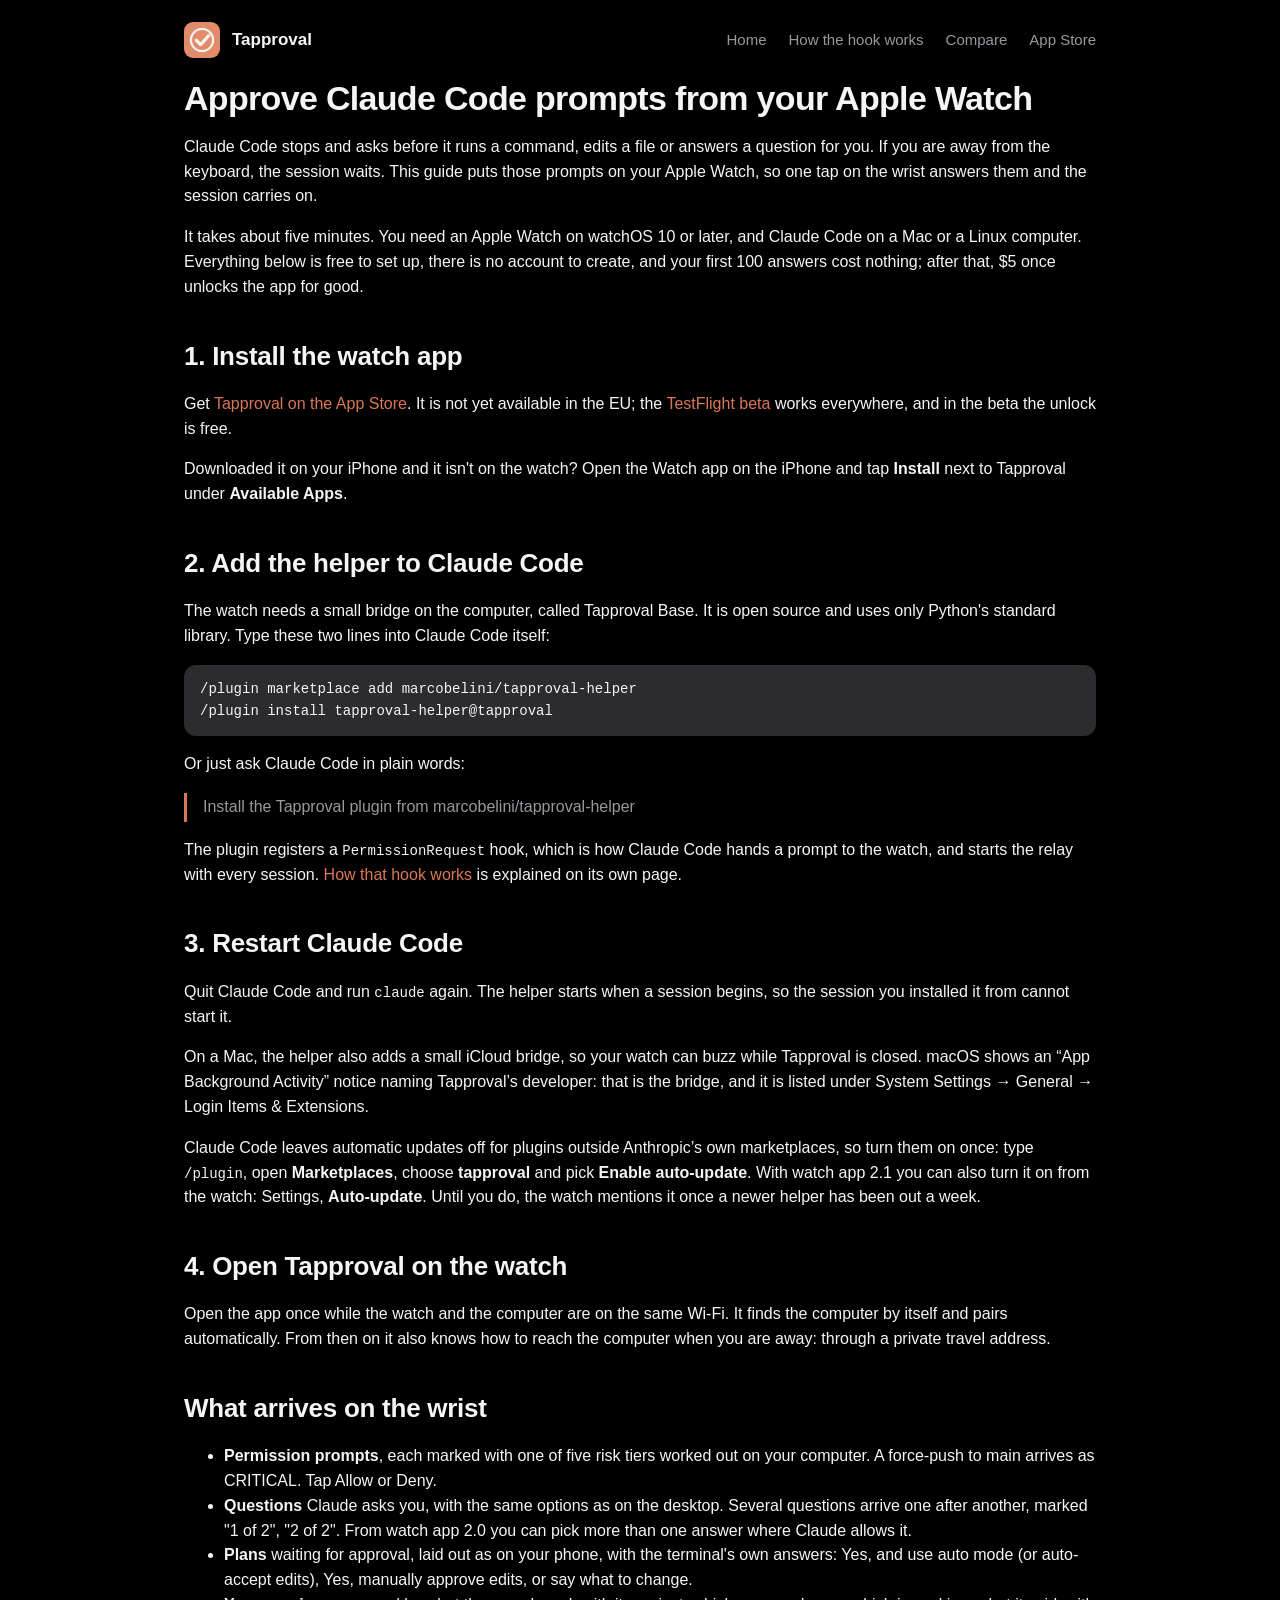
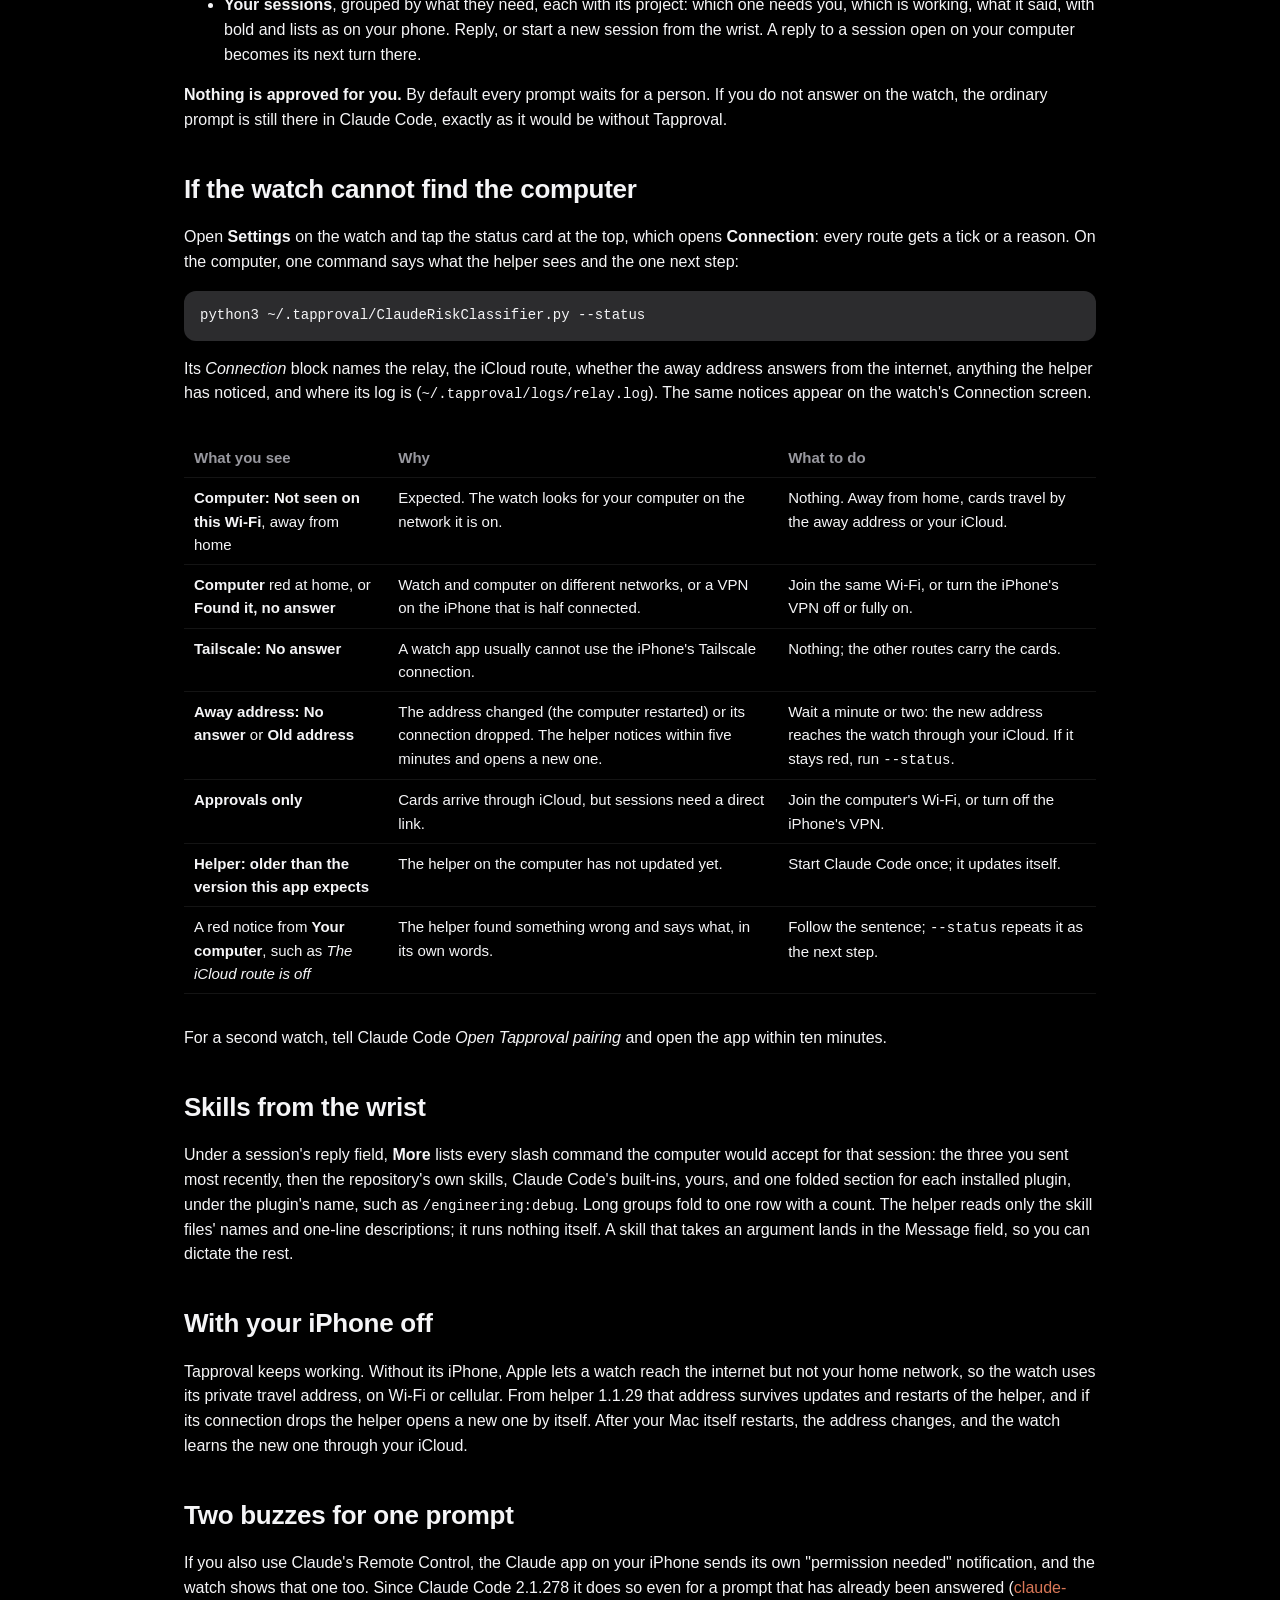
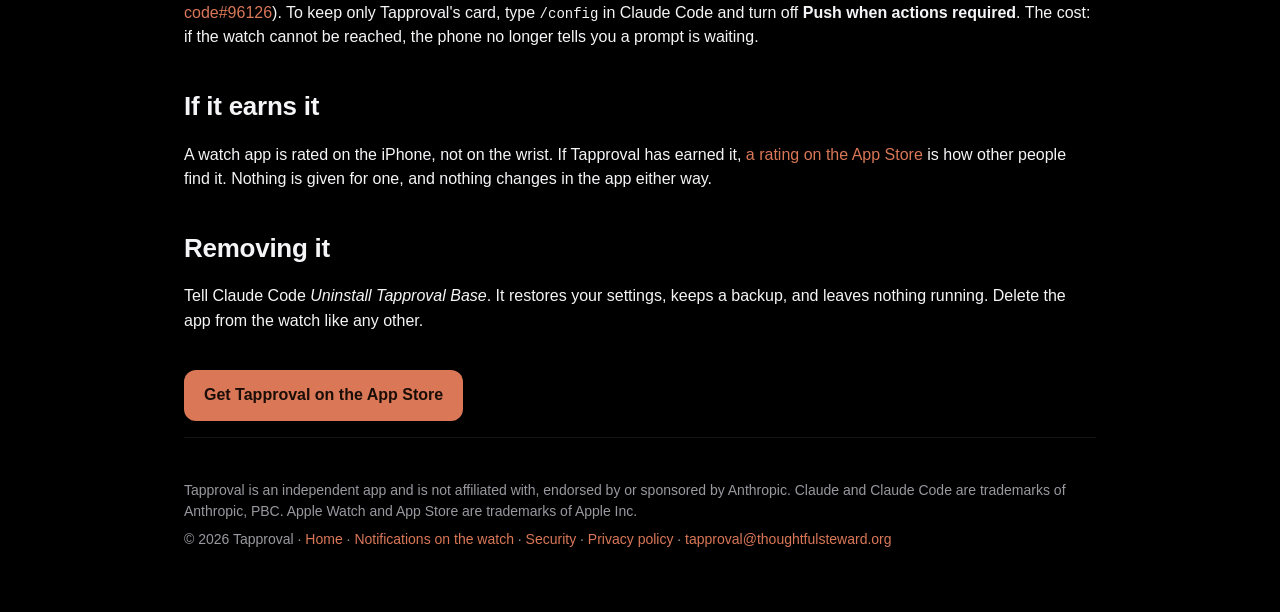
==== docs/apple-watch-claude-code.html @ cfb14494 "Test tree from the product repo (d8046d7)" ====
<!doctype html>
<html lang="en">
<head>
<meta charset="utf-8">
<meta name="viewport" content="width=device-width, initial-scale=1">
<title>Approve Claude Code from your Apple Watch: setup guide</title>
<meta name="description" content="Get Claude Code's permission prompts on your Apple Watch and answer with one tap: install the app, add the open-source helper, done in five minutes.">
<link rel="canonical" href="https://tapproval.thoughtfulsteward.org/apple-watch-claude-code.html">
<meta property="og:site_name" content="Tapproval">
<meta property="og:type" content="article">
<meta property="og:title" content="Approve Claude Code prompts from your Apple Watch">
<meta property="og:description" content="Setup guide: Claude Code's permission prompts on your wrist, each marked with its risk, one tap to answer.">
<meta property="og:url" content="https://tapproval.thoughtfulsteward.org/apple-watch-claude-code.html">
<meta property="og:image" content="https://tapproval.thoughtfulsteward.org/img/share.png">
<meta name="twitter:card" content="summary_large_image">
<meta name="apple-itunes-app" content="app-id=6805869018">
<link rel="icon" href="img/icon.png">
<link rel="stylesheet" href="style.css">
<script type="application/ld+json">{"@context": "https://schema.org", "@type": "HowTo", "name": "Approve Claude Code prompts from your Apple Watch", "description": "Get Claude Code's permission prompts on an Apple Watch and answer them with one tap.", "totalTime": "PT5M", "tool": [{"@type": "HowToTool", "name": "Apple Watch with watchOS 10 or later"}, {"@type": "HowToTool", "name": "Claude Code on a Mac or Linux computer"}], "step": [{"@type": "HowToStep", "name": "Install the watch app", "text": "Install Tapproval from the App Store on your Apple Watch. It is free and needs no account. If you downloaded it on your iPhone and it is not on the watch, open the Watch app and tap Install under Available Apps.", "url": "https://tapproval.thoughtfulsteward.org/apple-watch-claude-code.html#watch"}, {"@type": "HowToStep", "name": "Add the helper to Claude Code", "text": "In Claude Code, run /plugin marketplace add marcobelini/tapproval-helper and then /plugin install tapproval-helper@tapproval, or ask Claude Code to install the Tapproval plugin from marcobelini/tapproval-helper.", "url": "https://tapproval.thoughtfulsteward.org/apple-watch-claude-code.html#helper"}, {"@type": "HowToStep", "name": "Restart Claude Code", "text": "Quit Claude Code and run claude again, so the helper starts with the new session.", "url": "https://tapproval.thoughtfulsteward.org/apple-watch-claude-code.html#restart"}, {"@type": "HowToStep", "name": "Open Tapproval on the watch", "text": "Open the app once on the same Wi-Fi as the computer. It finds the computer and pairs by itself.", "url": "https://tapproval.thoughtfulsteward.org/apple-watch-claude-code.html#pair"}]}</script>
</head>
<body>
<div class="wrap">
<header class="top"><a href="./" style="display:flex;align-items:center;gap:12px;color:inherit"><img src="img/icon.png" alt=""><strong>Tapproval</strong></a>
  <nav><a href="./">Home</a><a href="claude-code-permission-hook.html">How the hook works</a><a href="compare.html">Compare</a><a href="https://apps.apple.com/app/tapproval/id6805869018">App Store</a></nav></header>
<main class="policy">
<h1>Approve Claude Code prompts from your Apple Watch</h1>
<p>Claude Code stops and asks before it runs a command, edits a file or answers a question for you. If you are away from the keyboard, the session waits. This guide puts those prompts on your Apple Watch, so one tap on the wrist answers them and the session carries on.</p>
<p>It takes about five minutes. You need an Apple Watch on watchOS 10 or later, and Claude Code on a Mac or a Linux computer. Everything below is free to set up, there is no account to create, and your first 100 answers cost nothing; after that, $5 once unlocks the app for good.</p>

<h2 id="watch">1. Install the watch app</h2>
<p>Get <a href="https://apps.apple.com/app/tapproval/id6805869018">Tapproval on the App Store</a>. It is not yet available in the EU; the <a href="https://testflight.apple.com/join/dW1tYBQG">TestFlight beta</a> works everywhere, and in the beta the unlock is free.</p>
<p>Downloaded it on your iPhone and it isn't on the watch? Open the Watch app on the iPhone and tap <b>Install</b> next to Tapproval under <b>Available Apps</b>.</p>

<h2 id="helper">2. Add the helper to Claude Code</h2>
<p>The watch needs a small bridge on the computer, called Tapproval Base. It is open source and uses only Python's standard library. Type these two lines into Claude Code itself:</p>
<pre>/plugin marketplace add marcobelini/tapproval-helper
/plugin install tapproval-helper@tapproval</pre>
<p>Or just ask Claude Code in plain words:</p>
<blockquote>Install the Tapproval plugin from marcobelini/tapproval-helper</blockquote>
<p>The plugin registers a <code>PermissionRequest</code> hook, which is how Claude Code hands a prompt to the watch, and starts the relay with every session. <a href="claude-code-permission-hook.html">How that hook works</a> is explained on its own page.</p>

<h2 id="restart">3. Restart Claude Code</h2>
<p>Quit Claude Code and run <code>claude</code> again. The helper starts when a session begins, so the session you installed it from cannot start it.</p>
<p>On a Mac, the helper also adds a small iCloud bridge, so your watch can buzz while Tapproval is closed. macOS shows an “App Background Activity” notice naming Tapproval’s developer: that is the bridge, and it is listed under System Settings → General → Login Items &amp; Extensions.</p>
<p>Claude Code leaves automatic updates off for plugins outside Anthropic’s own marketplaces, so turn them on once: type <code>/plugin</code>, open <strong>Marketplaces</strong>, choose <strong>tapproval</strong> and pick <strong>Enable auto-update</strong>. With watch app 2.1 you can also turn it on from the watch: Settings, <strong>Auto-update</strong>. Until you do, the watch mentions it once a newer helper has been out a week.</p>

<h2 id="pair">4. Open Tapproval on the watch</h2>
<p>Open the app once while the watch and the computer are on the same Wi-Fi. It finds the computer by itself and pairs automatically. From then on it also knows how to reach the computer when you are away: through a private travel address.</p>

<h2>What arrives on the wrist</h2>
<ul>
<li><strong>Permission prompts</strong>, each marked with one of five risk tiers worked out on your computer. A force-push to main arrives as CRITICAL. Tap Allow or Deny.</li>
<li><strong>Questions</strong> Claude asks you, with the same options as on the desktop. Several questions arrive one after another, marked "1 of 2", "2 of 2". From watch app 2.0 you can pick more than one answer where Claude allows it.</li>
<li><strong>Plans</strong> waiting for approval, laid out as on your phone, with the terminal's own answers: Yes, and use auto mode (or auto-accept edits), Yes, manually approve edits, or say what to change.</li>
<li><strong>Your sessions</strong>, grouped by what they need, each with its project: which one needs you, which is working, what it said, with bold and lists as on your phone. Reply, or start a new session from the wrist. A reply to a session open on your computer becomes its next turn there.</li>
</ul>
<p><strong>Nothing is approved for you.</strong> By default every prompt waits for a person. If you do not answer on the watch, the ordinary prompt is still there in Claude Code, exactly as it would be without Tapproval.</p>

<h2>If the watch cannot find the computer</h2>
<p>Open <strong>Settings</strong> on the watch and tap the status card at the top, which opens <strong>Connection</strong>: every route gets a tick or a reason. On the computer, one command says what the helper sees and the one next step:</p>
<pre>python3 ~/.tapproval/ClaudeRiskClassifier.py --status</pre>
<p>Its <em>Connection</em> block names the relay, the iCloud route, whether the away address answers from the internet, anything the helper has noticed, and where its log is (<code>~/.tapproval/logs/relay.log</code>). The same notices appear on the watch's Connection screen.</p>
<div class="scroll"><table>
<thead><tr><th>What you see</th><th>Why</th><th>What to do</th></tr></thead>
<tbody>
<tr><td><strong>Computer: Not seen on this Wi-Fi</strong>, away from home</td><td>Expected. The watch looks for your computer on the network it is on.</td><td>Nothing. Away from home, cards travel by the away address or your iCloud.</td></tr>
<tr><td><strong>Computer</strong> red at home, or <strong>Found it, no answer</strong></td><td>Watch and computer on different networks, or a VPN on the iPhone that is half connected.</td><td>Join the same Wi-Fi, or turn the iPhone's VPN off or fully on.</td></tr>
<tr><td><strong>Tailscale: No answer</strong></td><td>A watch app usually cannot use the iPhone's Tailscale connection.</td><td>Nothing; the other routes carry the cards.</td></tr>
<tr><td><strong>Away address: No answer</strong> or <strong>Old address</strong></td><td>The address changed (the computer restarted) or its connection dropped. The helper notices within five minutes and opens a new one.</td><td>Wait a minute or two: the new address reaches the watch through your iCloud. If it stays red, run <code>--status</code>.</td></tr>
<tr><td><strong>Approvals only</strong></td><td>Cards arrive through iCloud, but sessions need a direct link.</td><td>Join the computer's Wi-Fi, or turn off the iPhone's VPN.</td></tr>
<tr><td><strong>Helper: older than the version this app expects</strong></td><td>The helper on the computer has not updated yet.</td><td>Start Claude Code once; it updates itself.</td></tr>
<tr><td>A red notice from <strong>Your computer</strong>, such as <em>The iCloud route is off</em></td><td>The helper found something wrong and says what, in its own words.</td><td>Follow the sentence; <code>--status</code> repeats it as the next step.</td></tr>
</tbody></table></div>
<p>For a second watch, tell Claude Code <em>Open Tapproval pairing</em> and open the app within ten minutes.</p>

<h2>Skills from the wrist</h2>
<p>Under a session's reply field, <strong>More</strong> lists every slash command the computer would accept for that session: the three you sent most recently, then the repository's own skills, Claude Code's built-ins, yours, and one folded section for each installed plugin, under the plugin's name, such as <code>/engineering:debug</code>. Long groups fold to one row with a count. The helper reads only the skill files' names and one-line descriptions; it runs nothing itself. A skill that takes an argument lands in the Message field, so you can dictate the rest.</p>

<h2>With your iPhone off</h2>
<p>Tapproval keeps working. Without its iPhone, Apple lets a watch reach the internet but not your home network, so the watch uses its private travel address, on Wi-Fi or cellular. From helper 1.1.29 that address survives updates and restarts of the helper, and if its connection drops the helper opens a new one by itself. After your Mac itself restarts, the address changes, and the watch learns the new one through your iCloud.</p>

<h2>Two buzzes for one prompt</h2>
<p>If you also use Claude's Remote Control, the Claude app on your iPhone sends its own "permission needed" notification, and the watch shows that one too. Since Claude Code 2.1.278 it does so even for a prompt that has already been answered (<a href="https://github.com/anthropics/claude-code/issues/96126">claude-code#96126</a>). To keep only Tapproval's card, type <code>/config</code> in Claude Code and turn off <strong>Push when actions required</strong>. The cost: if the watch cannot be reached, the phone no longer tells you a prompt is waiting.</p>

<h2>If it earns it</h2>
<p>A watch app is rated on the iPhone, not on the wrist. If Tapproval has earned it, <a href="https://apps.apple.com/app/id6805869018?action=write-review">a rating on the App Store</a> is how other people find it. Nothing is given for one, and nothing changes in the app either way.</p>

<h2>Removing it</h2>
<p>Tell Claude Code <em>Uninstall Tapproval Base</em>. It restores your settings, keeps a backup, and leaves nothing running. Delete the app from the watch like any other.</p>

<p style="margin-top:36px"><a class="cta" href="https://apps.apple.com/app/tapproval/id6805869018">Get Tapproval on the App Store</a></p>
</main>
<footer>
  <p>Tapproval is an independent app and is not affiliated with, endorsed by or sponsored by Anthropic. Claude and Claude Code are trademarks of Anthropic, PBC. Apple Watch and App Store are trademarks of Apple Inc.</p>
  <p>© 2026 Tapproval · <a href="./">Home</a> · <a href="claude-code-apple-watch-notifications.html">Notifications on the watch</a> · <a href="security.html">Security</a> · <a href="privacy.html">Privacy policy</a> · <a href="mailto:tapproval@thoughtfulsteward.org">tapproval@thoughtfulsteward.org</a></p>
</footer>
</div>
</body>
</html>
---- docs/style.css ----
:root { --bg:#000; --surface:#1c1c1e; --raised:#2c2c2e; --text:#f5f5f7; --muted:#98989f; --coral:#d97757; --allow:#30d158; --hair:rgba(255,255,255,.08); }
* { box-sizing:border-box } html { color-scheme:dark }
body { margin:0; overflow-x:hidden; background:var(--bg); color:var(--text); font:16px/1.55 -apple-system,BlinkMacSystemFont,"SF Pro Text","Helvetica Neue",Helvetica,Arial,sans-serif; -webkit-font-smoothing:antialiased }
a { color:var(--coral); text-decoration:none } a:hover { text-decoration:underline }
.wrap { max-width:960px; margin:0 auto; padding:0 24px }
header.top { display:flex; align-items:center; gap:12px; padding:22px 0 }
header.top img { width:36px; height:36px; border-radius:9px } header.top strong { font-size:17px } header.top nav { margin-left:auto; display:flex; gap:22px; font-size:15px } header.top nav a { color:var(--muted) }
.hero { display:grid; grid-template-columns:1.1fr .9fr; gap:40px; align-items:center; padding:56px 0 40px }
h1 { font-size:clamp(34px,5vw,54px); line-height:1.08; letter-spacing:-.02em; margin:0 0 18px } h1 em { font-style:normal; color:var(--coral) }
.lede { font-size:19px; color:var(--muted); margin:0 0 28px; max-width:34em }
.cta { display:inline-flex; align-items:center; gap:10px; background:var(--coral); color:#1a0d07; font-weight:600; padding:13px 20px; border-radius:12px } .cta:hover { text-decoration:none; filter:brightness(1.06) }
.cta.quiet { background:var(--raised); color:var(--text); margin-left:10px }
.watch { justify-self:center; width:min(100%,300px); aspect-ratio:416/496; border-radius:56px; overflow:hidden; box-shadow:0 30px 80px rgba(0,0,0,.6) } .watch img { width:100%; height:100%; display:block }
section { padding:40px 0; border-top:1px solid var(--hair) } h2 { font-size:26px; letter-spacing:-.01em; margin:0 0 8px } .sub { color:var(--muted); margin:0 0 24px; max-width:40em }
.grid { display:grid; grid-template-columns:repeat(auto-fit,minmax(240px,1fr)); gap:16px }
.card { background:var(--surface); border-radius:16px; padding:20px; min-width:0 } .card h3 { margin:0 0 6px; font-size:17px } .card p { margin:0; color:var(--muted); font-size:15px }
.card .n { display:inline-block; width:26px; height:26px; border-radius:50%; background:var(--coral); color:#1a0d07; font-weight:700; text-align:center; line-height:26px; margin-bottom:12px; font-size:14px }
.shots { display:grid; grid-template-columns:repeat(auto-fit,minmax(200px,1fr)); gap:20px } .shots figure { margin:0; text-align:center; min-width:0 } .shots img { width:100%; height:auto; max-width:260px; border-radius:44px; box-shadow:0 20px 50px rgba(0,0,0,.5), inset 0 0 0 8px #111 } .shots figcaption { color:var(--muted); font-size:14px; margin-top:12px }
code, pre { font-family:ui-monospace,"SF Mono",Menlo,monospace; font-size:14px } pre { background:var(--raised); padding:14px 16px; border-radius:12px; margin:0; white-space:pre-wrap; word-break:break-word } .say { color:var(--muted); font-size:14px; margin:8px 0 0 }
.price { display:flex; gap:16px; flex-wrap:wrap } .price .card { flex:1 1 240px } .price strong { font-size:28px; display:block; margin-bottom:4px }
footer { padding:36px 0 56px; border-top:1px solid var(--hair); color:var(--muted); font-size:14px } footer p { margin:6px 0 }
.policy { overflow-wrap:anywhere } .policy h1 { font-size:34px } .policy h2 { margin-top:36px } .policy h3 { margin-top:24px } .policy table { border-collapse:collapse; width:100%; margin:16px 0 } .policy th, .policy td { text-align:left; padding:8px 10px; border-bottom:1px solid var(--hair); vertical-align:top; font-size:15px } .policy th { color:var(--muted); font-weight:600 } .policy blockquote { border-left:3px solid var(--coral); margin:0; padding:2px 16px; color:var(--muted) } .policy .scroll { overflow-x:auto } .policy .scroll table { min-width:720px } .policy hr { border:0; border-top:1px solid var(--hair); margin:32px 0 }
@media (max-width:720px) { .hero { grid-template-columns:1fr; padding-top:24px } .watch { order:-1; width:min(70%,240px) } header.top nav { display:none } .cta.quiet { margin:10px 0 0 } }

.demo { display:block; width:100%; height:auto; max-width:100%; aspect-ratio:16/9; border-radius:18px; background:#000; box-shadow:0 30px 80px rgba(0,0,0,.55) }
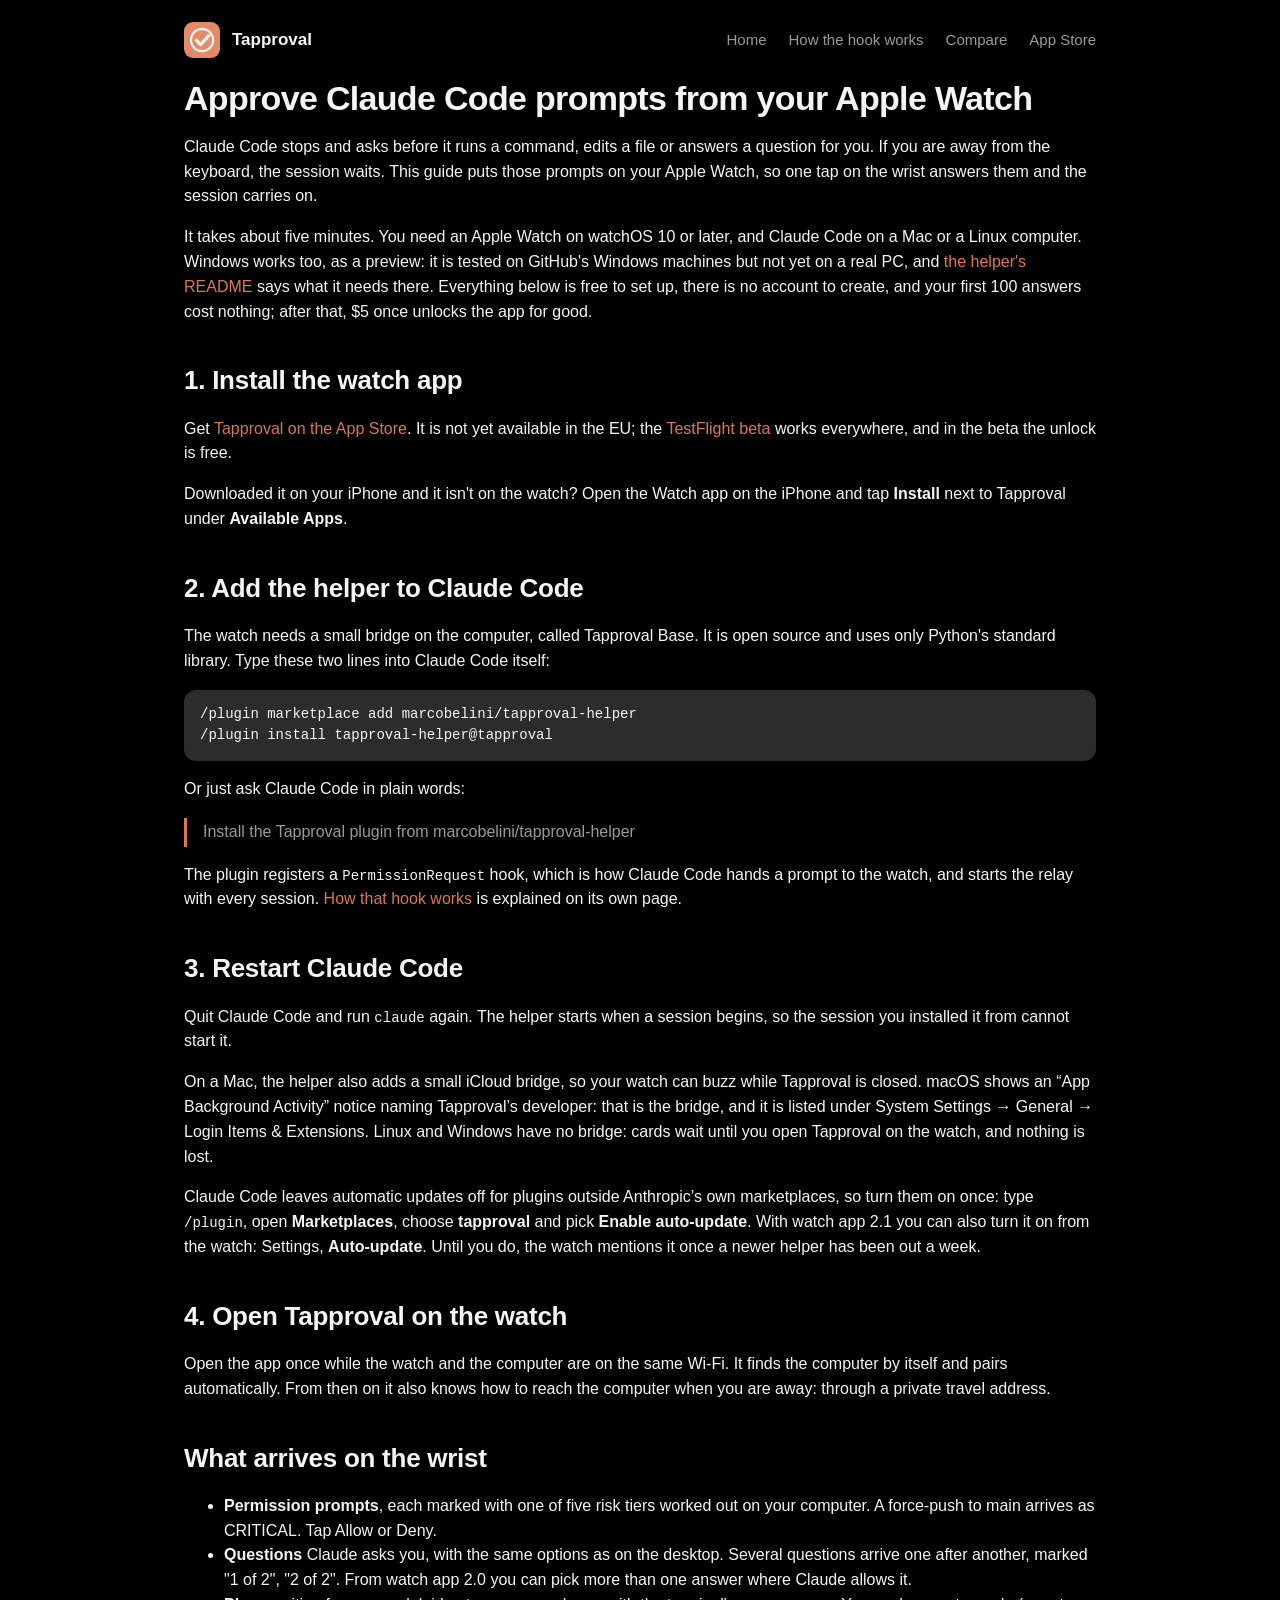
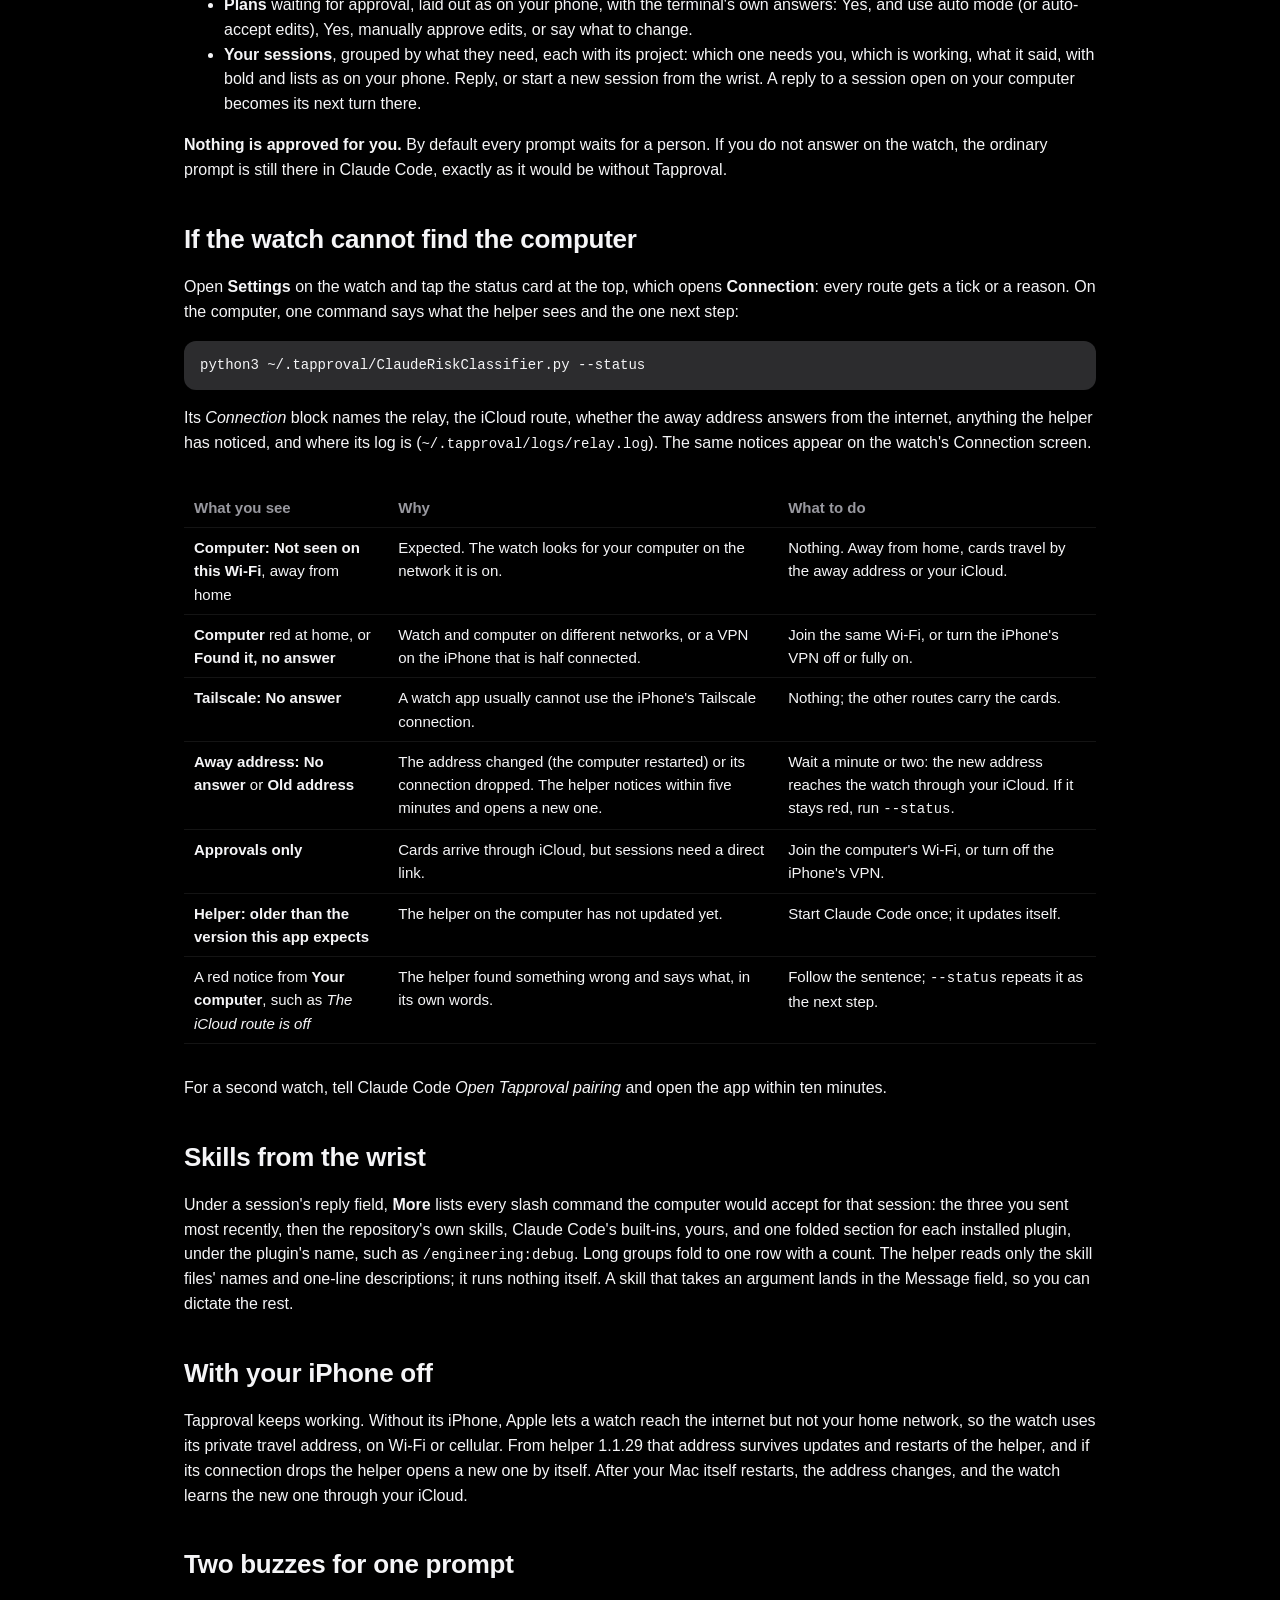
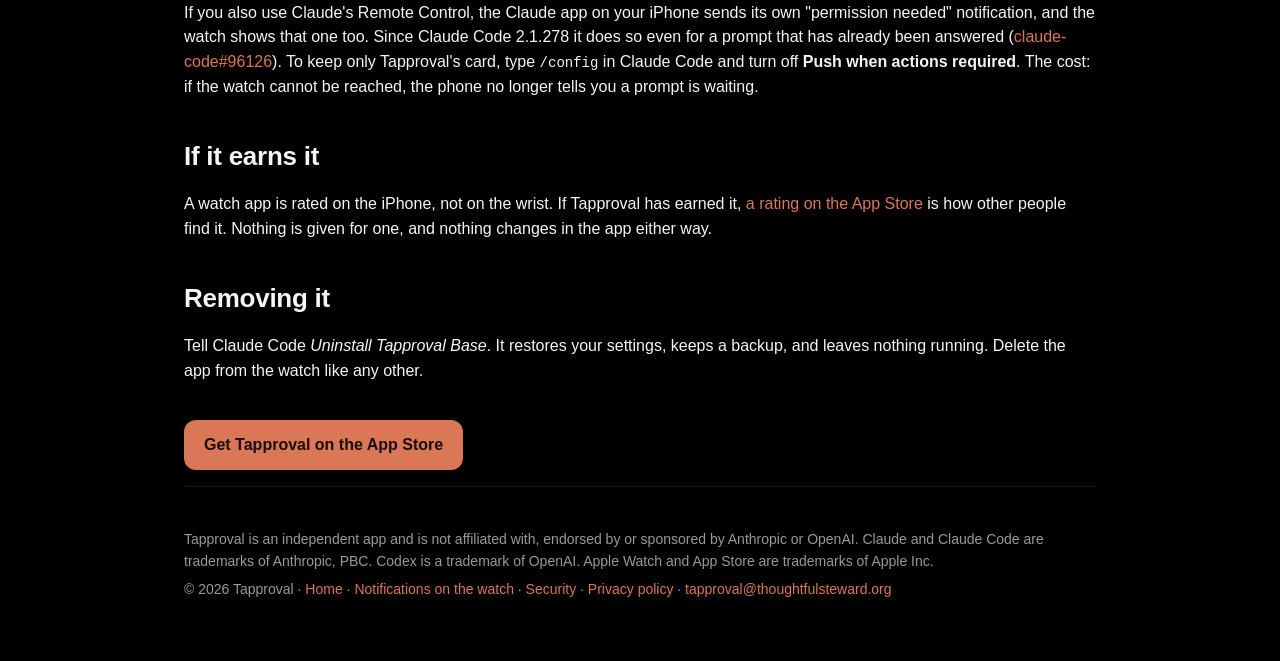
==== commit 622b4844: "Sync helper sources from the product repo" ====
--- a/docs/apple-watch-claude-code.html
+++ b/docs/apple-watch-claude-code.html
@@ -16,7 +16,7 @@
 <meta name="apple-itunes-app" content="app-id=6805869018">
 <link rel="icon" href="img/icon.png">
 <link rel="stylesheet" href="style.css">
-<script type="application/ld+json">{"@context": "https://schema.org", "@type": "HowTo", "name": "Approve Claude Code prompts from your Apple Watch", "description": "Get Claude Code's permission prompts on an Apple Watch and answer them with one tap.", "totalTime": "PT5M", "tool": [{"@type": "HowToTool", "name": "Apple Watch with watchOS 10 or later"}, {"@type": "HowToTool", "name": "Claude Code on a Mac or Linux computer"}], "step": [{"@type": "HowToStep", "name": "Install the watch app", "text": "Install Tapproval from the App Store on your Apple Watch. It is free and needs no account. If you downloaded it on your iPhone and it is not on the watch, open the Watch app and tap Install under Available Apps.", "url": "https://tapproval.thoughtfulsteward.org/apple-watch-claude-code.html#watch"}, {"@type": "HowToStep", "name": "Add the helper to Claude Code", "text": "In Claude Code, run /plugin marketplace add marcobelini/tapproval-helper and then /plugin install tapproval-helper@tapproval, or ask Claude Code to install the Tapproval plugin from marcobelini/tapproval-helper.", "url": "https://tapproval.thoughtfulsteward.org/apple-watch-claude-code.html#helper"}, {"@type": "HowToStep", "name": "Restart Claude Code", "text": "Quit Claude Code and run claude again, so the helper starts with the new session.", "url": "https://tapproval.thoughtfulsteward.org/apple-watch-claude-code.html#restart"}, {"@type": "HowToStep", "name": "Open Tapproval on the watch", "text": "Open the app once on the same Wi-Fi as the computer. It finds the computer and pairs by itself.", "url": "https://tapproval.thoughtfulsteward.org/apple-watch-claude-code.html#pair"}]}</script>
+<script type="application/ld+json">{"@context": "https://schema.org", "@type": "HowTo", "name": "Approve Claude Code prompts from your Apple Watch", "description": "Get Claude Code's permission prompts on an Apple Watch and answer them with one tap.", "totalTime": "PT5M", "tool": [{"@type": "HowToTool", "name": "Apple Watch with watchOS 10 or later"}, {"@type": "HowToTool", "name": "Claude Code on a Mac or Linux computer, or on Windows as a preview"}], "step": [{"@type": "HowToStep", "name": "Install the watch app", "text": "Install Tapproval from the App Store on your Apple Watch. It is free and needs no account. If you downloaded it on your iPhone and it is not on the watch, open the Watch app and tap Install under Available Apps.", "url": "https://tapproval.thoughtfulsteward.org/apple-watch-claude-code.html#watch"}, {"@type": "HowToStep", "name": "Add the helper to Claude Code", "text": "In Claude Code, run /plugin marketplace add marcobelini/tapproval-helper and then /plugin install tapproval-helper@tapproval, or ask Claude Code to install the Tapproval plugin from marcobelini/tapproval-helper.", "url": "https://tapproval.thoughtfulsteward.org/apple-watch-claude-code.html#helper"}, {"@type": "HowToStep", "name": "Restart Claude Code", "text": "Quit Claude Code and run claude again, so the helper starts with the new session.", "url": "https://tapproval.thoughtfulsteward.org/apple-watch-claude-code.html#restart"}, {"@type": "HowToStep", "name": "Open Tapproval on the watch", "text": "Open the app once on the same Wi-Fi as the computer. It finds the computer and pairs by itself.", "url": "https://tapproval.thoughtfulsteward.org/apple-watch-claude-code.html#pair"}]}</script>
 </head>
 <body>
 <div class="wrap">
@@ -25,7 +25,7 @@
 <main class="policy">
 <h1>Approve Claude Code prompts from your Apple Watch</h1>
 <p>Claude Code stops and asks before it runs a command, edits a file or answers a question for you. If you are away from the keyboard, the session waits. This guide puts those prompts on your Apple Watch, so one tap on the wrist answers them and the session carries on.</p>
-<p>It takes about five minutes. You need an Apple Watch on watchOS 10 or later, and Claude Code on a Mac or a Linux computer. Everything below is free to set up, there is no account to create, and your first 100 answers cost nothing; after that, $5 once unlocks the app for good.</p>
+<p>It takes about five minutes. You need an Apple Watch on watchOS 10 or later, and Claude Code on a Mac or a Linux computer. Windows works too, as a preview: it is tested on GitHub's Windows machines but not yet on a real PC, and <a href="https://github.com/marcobelini/tapproval-helper#readme">the helper's README</a> says what it needs there. Everything below is free to set up, there is no account to create, and your first 100 answers cost nothing; after that, $5 once unlocks the app for good.</p>
 
 <h2 id="watch">1. Install the watch app</h2>
 <p>Get <a href="https://apps.apple.com/app/tapproval/id6805869018">Tapproval on the App Store</a>. It is not yet available in the EU; the <a href="https://testflight.apple.com/join/dW1tYBQG">TestFlight beta</a> works everywhere, and in the beta the unlock is free.</p>
@@ -41,7 +41,7 @@
 
 <h2 id="restart">3. Restart Claude Code</h2>
 <p>Quit Claude Code and run <code>claude</code> again. The helper starts when a session begins, so the session you installed it from cannot start it.</p>
-<p>On a Mac, the helper also adds a small iCloud bridge, so your watch can buzz while Tapproval is closed. macOS shows an “App Background Activity” notice naming Tapproval’s developer: that is the bridge, and it is listed under System Settings → General → Login Items &amp; Extensions.</p>
+<p>On a Mac, the helper also adds a small iCloud bridge, so your watch can buzz while Tapproval is closed. macOS shows an “App Background Activity” notice naming Tapproval’s developer: that is the bridge, and it is listed under System Settings → General → Login Items &amp; Extensions. Linux and Windows have no bridge: cards wait until you open Tapproval on the watch, and nothing is lost.</p>
 <p>Claude Code leaves automatic updates off for plugins outside Anthropic’s own marketplaces, so turn them on once: type <code>/plugin</code>, open <strong>Marketplaces</strong>, choose <strong>tapproval</strong> and pick <strong>Enable auto-update</strong>. With watch app 2.1 you can also turn it on from the watch: Settings, <strong>Auto-update</strong>. Until you do, the watch mentions it once a newer helper has been out a week.</p>
 
 <h2 id="pair">4. Open Tapproval on the watch</h2>
@@ -91,7 +91,7 @@
 <p style="margin-top:36px"><a class="cta" href="https://apps.apple.com/app/tapproval/id6805869018">Get Tapproval on the App Store</a></p>
 </main>
 <footer>
-  <p>Tapproval is an independent app and is not affiliated with, endorsed by or sponsored by Anthropic. Claude and Claude Code are trademarks of Anthropic, PBC. Apple Watch and App Store are trademarks of Apple Inc.</p>
+  <p>Tapproval is an independent app and is not affiliated with, endorsed by or sponsored by Anthropic or OpenAI. Claude and Claude Code are trademarks of Anthropic, PBC. Codex is a trademark of OpenAI. Apple Watch and App Store are trademarks of Apple Inc.</p>
   <p>© 2026 Tapproval · <a href="./">Home</a> · <a href="claude-code-apple-watch-notifications.html">Notifications on the watch</a> · <a href="security.html">Security</a> · <a href="privacy.html">Privacy policy</a> · <a href="mailto:tapproval@thoughtfulsteward.org">tapproval@thoughtfulsteward.org</a></p>
 </footer>
 </div>
--- a/docs/style.css
+++ b/docs/style.css
@@ -9,17 +9,59 @@
 h1 { font-size:clamp(34px,5vw,54px); line-height:1.08; letter-spacing:-.02em; margin:0 0 18px } h1 em { font-style:normal; color:var(--coral) }
 .lede { font-size:19px; color:var(--muted); margin:0 0 28px; max-width:34em }
 .cta { display:inline-flex; align-items:center; gap:10px; background:var(--coral); color:#1a0d07; font-weight:600; padding:13px 20px; border-radius:12px } .cta:hover { text-decoration:none; filter:brightness(1.06) }
-.cta.quiet { background:var(--raised); color:var(--text); margin-left:10px }
+.cta.quiet { background:var(--raised); color:var(--text) }
+.ctas { display:flex; flex-wrap:wrap; gap:10px } .ctas .cta.quiet { margin:0 }
+.spots { font-size:13px; font-weight:500; color:var(--coral); padding:3px 9px; border-radius:999px; background:rgba(217,119,87,.14) } .spots:empty { display:none }
 .watch { justify-self:center; width:min(100%,300px); aspect-ratio:416/496; border-radius:56px; overflow:hidden; box-shadow:0 30px 80px rgba(0,0,0,.6) } .watch img { width:100%; height:100%; display:block }
 section { padding:40px 0; border-top:1px solid var(--hair) } h2 { font-size:26px; letter-spacing:-.01em; margin:0 0 8px } .sub { color:var(--muted); margin:0 0 24px; max-width:40em }
 .grid { display:grid; grid-template-columns:repeat(auto-fit,minmax(240px,1fr)); gap:16px }
 .card { background:var(--surface); border-radius:16px; padding:20px; min-width:0 } .card h3 { margin:0 0 6px; font-size:17px } .card p { margin:0; color:var(--muted); font-size:15px }
 .card .n { display:inline-block; width:26px; height:26px; border-radius:50%; background:var(--coral); color:#1a0d07; font-weight:700; text-align:center; line-height:26px; margin-bottom:12px; font-size:14px }
 .shots { display:grid; grid-template-columns:repeat(auto-fit,minmax(200px,1fr)); gap:20px } .shots figure { margin:0; text-align:center; min-width:0 } .shots img { width:100%; height:auto; max-width:260px; border-radius:44px; box-shadow:0 20px 50px rgba(0,0,0,.5), inset 0 0 0 8px #111 } .shots figcaption { color:var(--muted); font-size:14px; margin-top:12px }
-code, pre { font-family:ui-monospace,"SF Mono",Menlo,monospace; font-size:14px } pre { background:var(--raised); padding:14px 16px; border-radius:12px; margin:0; white-space:pre-wrap; word-break:break-word } .say { color:var(--muted); font-size:14px; margin:8px 0 0 }
+code, pre { font-family:ui-monospace,"SF Mono",Menlo,monospace; font-size:14px } pre { background:var(--raised); padding:14px 16px; border-radius:12px; margin:0; white-space:pre-wrap; overflow-wrap:anywhere } .say { color:var(--muted); font-size:14px; margin:8px 0 0 }
 .price { display:flex; gap:16px; flex-wrap:wrap } .price .card { flex:1 1 240px } .price strong { font-size:28px; display:block; margin-bottom:4px }
 footer { padding:36px 0 56px; border-top:1px solid var(--hair); color:var(--muted); font-size:14px } footer p { margin:6px 0 }
 .policy { overflow-wrap:anywhere } .policy h1 { font-size:34px } .policy h2 { margin-top:36px } .policy h3 { margin-top:24px } .policy table { border-collapse:collapse; width:100%; margin:16px 0 } .policy th, .policy td { text-align:left; padding:8px 10px; border-bottom:1px solid var(--hair); vertical-align:top; font-size:15px } .policy th { color:var(--muted); font-weight:600 } .policy blockquote { border-left:3px solid var(--coral); margin:0; padding:2px 16px; color:var(--muted) } .policy .scroll { overflow-x:auto } .policy .scroll table { min-width:720px } .policy hr { border:0; border-top:1px solid var(--hair); margin:32px 0 }
-@media (max-width:720px) { .hero { grid-template-columns:1fr; padding-top:24px } .watch { order:-1; width:min(70%,240px) } header.top nav { display:none } .cta.quiet { margin:10px 0 0 } }
+
 
 .demo { display:block; width:100%; height:auto; max-width:100%; aspect-ratio:16/9; border-radius:18px; background:#000; box-shadow:0 30px 80px rgba(0,0,0,.55) }
+
+.agents { display:flex; flex-wrap:wrap; gap:8px; margin:-10px 0 26px } .pill { display:inline-flex; align-items:center; gap:8px; padding:6px 12px; border-radius:999px; background:var(--surface); font-size:14px }
+.dot { width:8px; height:8px; border-radius:50%; flex:none } .dot.on { background:var(--allow) } .dot.soon { border:1.5px solid var(--coral) }
+.early { font-size:14px; margin:12px 0 0 } .tag { font-size:11px; font-weight:700; letter-spacing:.05em; text-transform:uppercase; color:#1a0d07; background:var(--coral); padding:2px 8px; border-radius:6px; margin-right:8px }
+.fine { font-size:14.5px; color:#8e8e94; margin:16px 0 0; max-width:34em }
+.cta { min-height:48px; box-sizing:border-box }
+.grid.three { grid-template-columns:repeat(3,minmax(0,1fr)) } .grid.two { grid-template-columns:repeat(2,minmax(0,1fr)); gap:14px } .grid.two .card { padding:18px }
+.eyebrow { font-size:12px; font-weight:600; letter-spacing:.08em; text-transform:uppercase; color:var(--coral); margin:0 0 10px }
+.codex { display:grid; grid-template-columns:1.25fr .75fr; gap:40px; align-items:center } .codex h2 { font-size:32px; line-height:1.15 } .codex .note { color:#c9c9ce; font-size:15px; margin:20px 0 0 }
+.wrist { justify-self:center; width:min(100%,280px); aspect-ratio:416/496; border-radius:52px; background:#000; box-shadow:0 30px 80px rgba(0,0,0,.6), inset 0 0 0 1px rgba(255,255,255,.12); padding:22px 14px 0; overflow:hidden; font-size:13px }
+.wrist-top { display:flex; align-items:center; gap:6px; margin:0 6px 12px; color:var(--muted); font-size:14px } .wrist-top b { margin-left:auto; margin-right:24px; color:var(--text); font-size:21px; font-weight:600 }
+.wrist-head { font-size:12.5px; font-weight:600; letter-spacing:.06em; text-transform:uppercase; color:var(--muted); margin:10px 6px 8px } .wrist-head.need { color:var(--coral); margin-top:0 }
+.wrist .row { display:flex; gap:10px; background:var(--surface); border-radius:18px; padding:10px } .wrist .row.need { background:#2a1e1a }
+.wrist .row b { display:block; font-size:14.5px; line-height:1.2 } .wrist .row span { display:block; color:var(--muted) } .wrist .row em { display:block; font-style:normal; color:var(--coral) }
+.tile { display:flex; flex-direction:column; align-items:center; gap:4px; flex:none } .tile small { font-size:10px; font-weight:700; letter-spacing:.05em; color:#c9c9ce }
+.mark { width:40px; height:40px; border-radius:10px; background:var(--raised); position:relative } .row.need .mark { background:#4a2f26 }
+.mark::after { content:""; position:absolute; inset:11px; border-radius:50% } .mark.full::after { background:var(--coral) } .mark.ring::after { border:2px solid var(--muted) }
+
+/* Tablet */
+@media (max-width:900px) {
+  .hero { padding:40px 0 32px; gap:28px } .hero .watch { width:min(100%,260px) }
+  .codex { grid-template-columns:1fr; gap:32px } .codex .wrist { order:-1 }
+}
+@media (max-width:760px) {
+  .hero { grid-template-columns:1fr } .hero .watch { width:min(60%,240px) } .lede { max-width:none }
+  .grid.three { grid-template-columns:repeat(2,minmax(0,1fr)) }
+}
+/* Phone */
+@media (max-width:600px) {
+  .wrap { padding:0 16px }
+  header.top { flex-wrap:wrap; padding:16px 0 8px; gap:10px }
+  header.top nav { margin:0 -16px; padding:4px 16px 6px; width:calc(100% + 32px); flex:none; overflow-x:auto; scrollbar-width:none; gap:20px; white-space:nowrap; -webkit-overflow-scrolling:touch } header.top nav::-webkit-scrollbar { display:none }
+  header.top nav a { padding:11px 0 }
+  .hero { padding-top:16px } .hero .watch { width:min(62%,220px); border-radius:40px }
+  .lede { font-size:17px } .ctas { flex-direction:column } .ctas .cta { justify-content:center }
+  .grid.three, .grid.two, .grid { grid-template-columns:1fr }
+  .shots { grid-template-columns:1fr } .shots img { max-width:220px }
+  section { padding:32px 0 } h2 { font-size:24px } .codex h2 { font-size:27px }
+  .wrist { width:min(82%,270px); aspect-ratio:auto; border-radius:46px; padding-bottom:20px }
+}
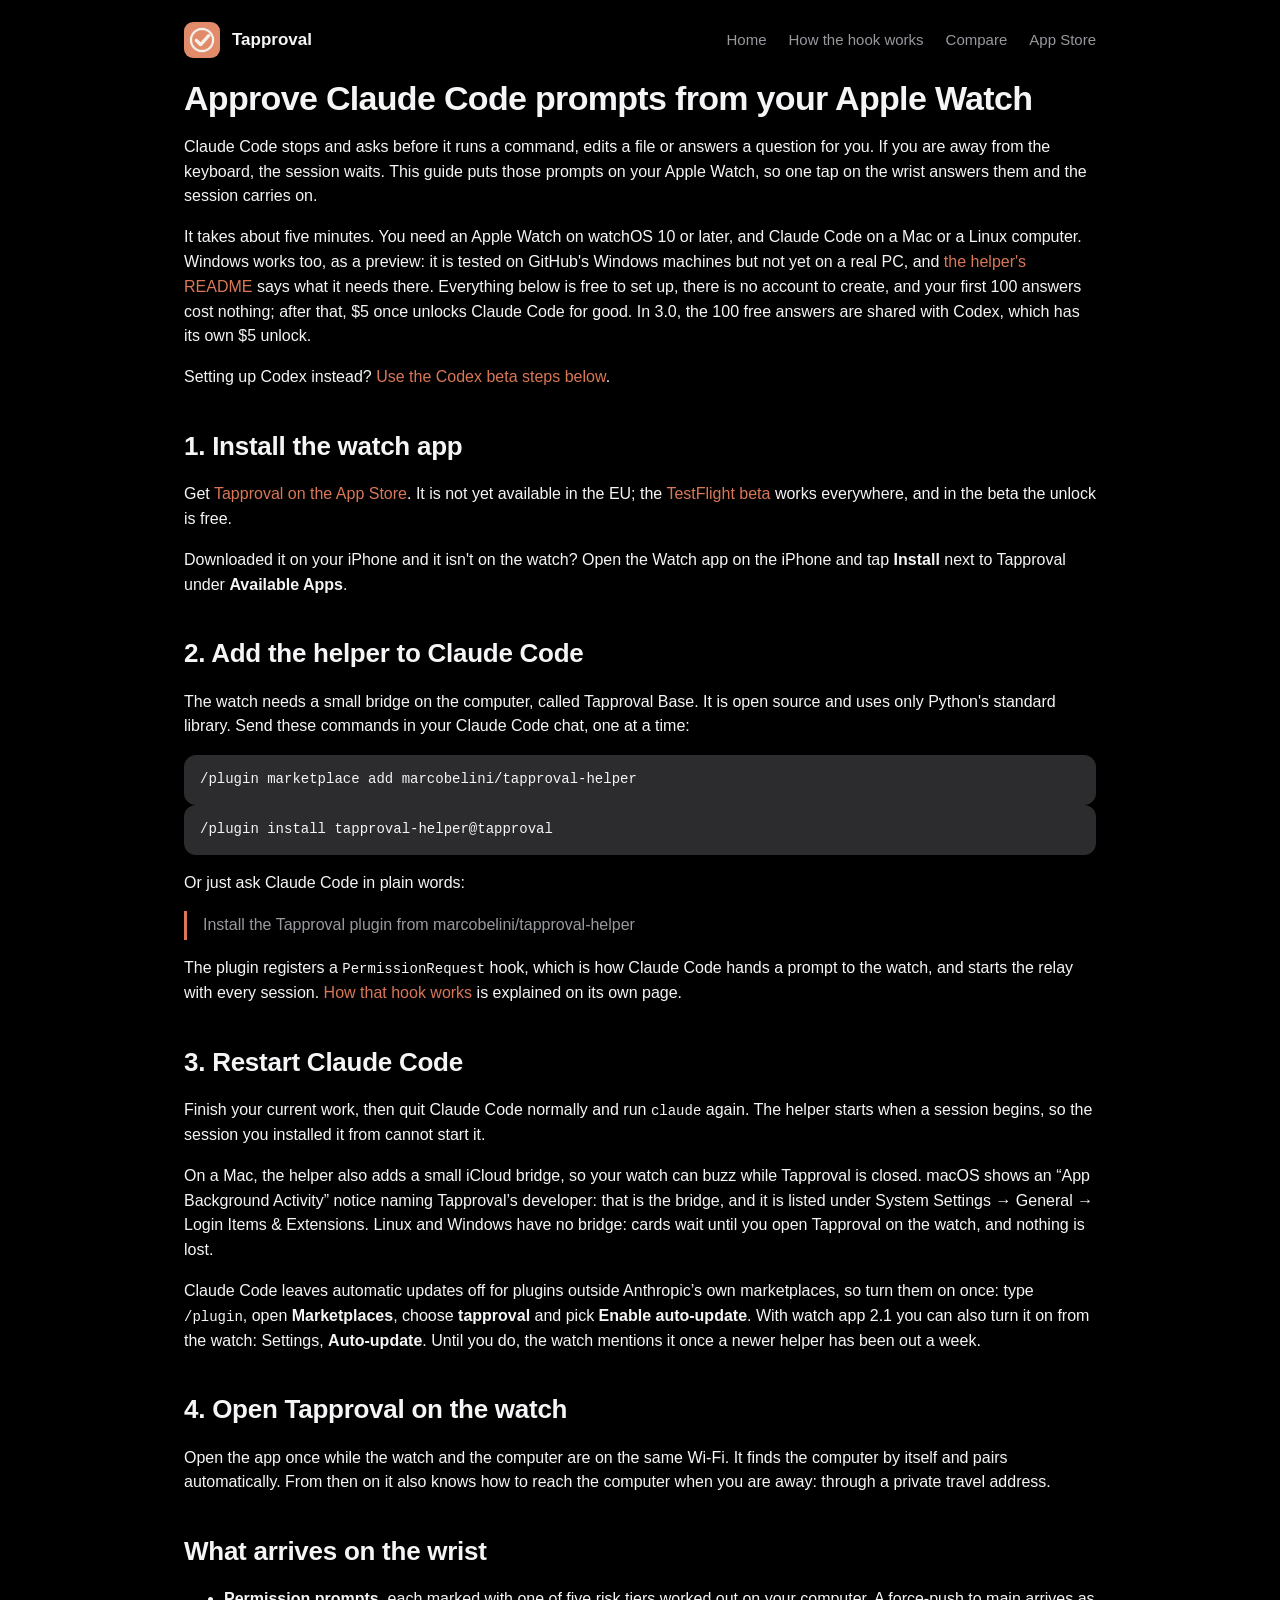
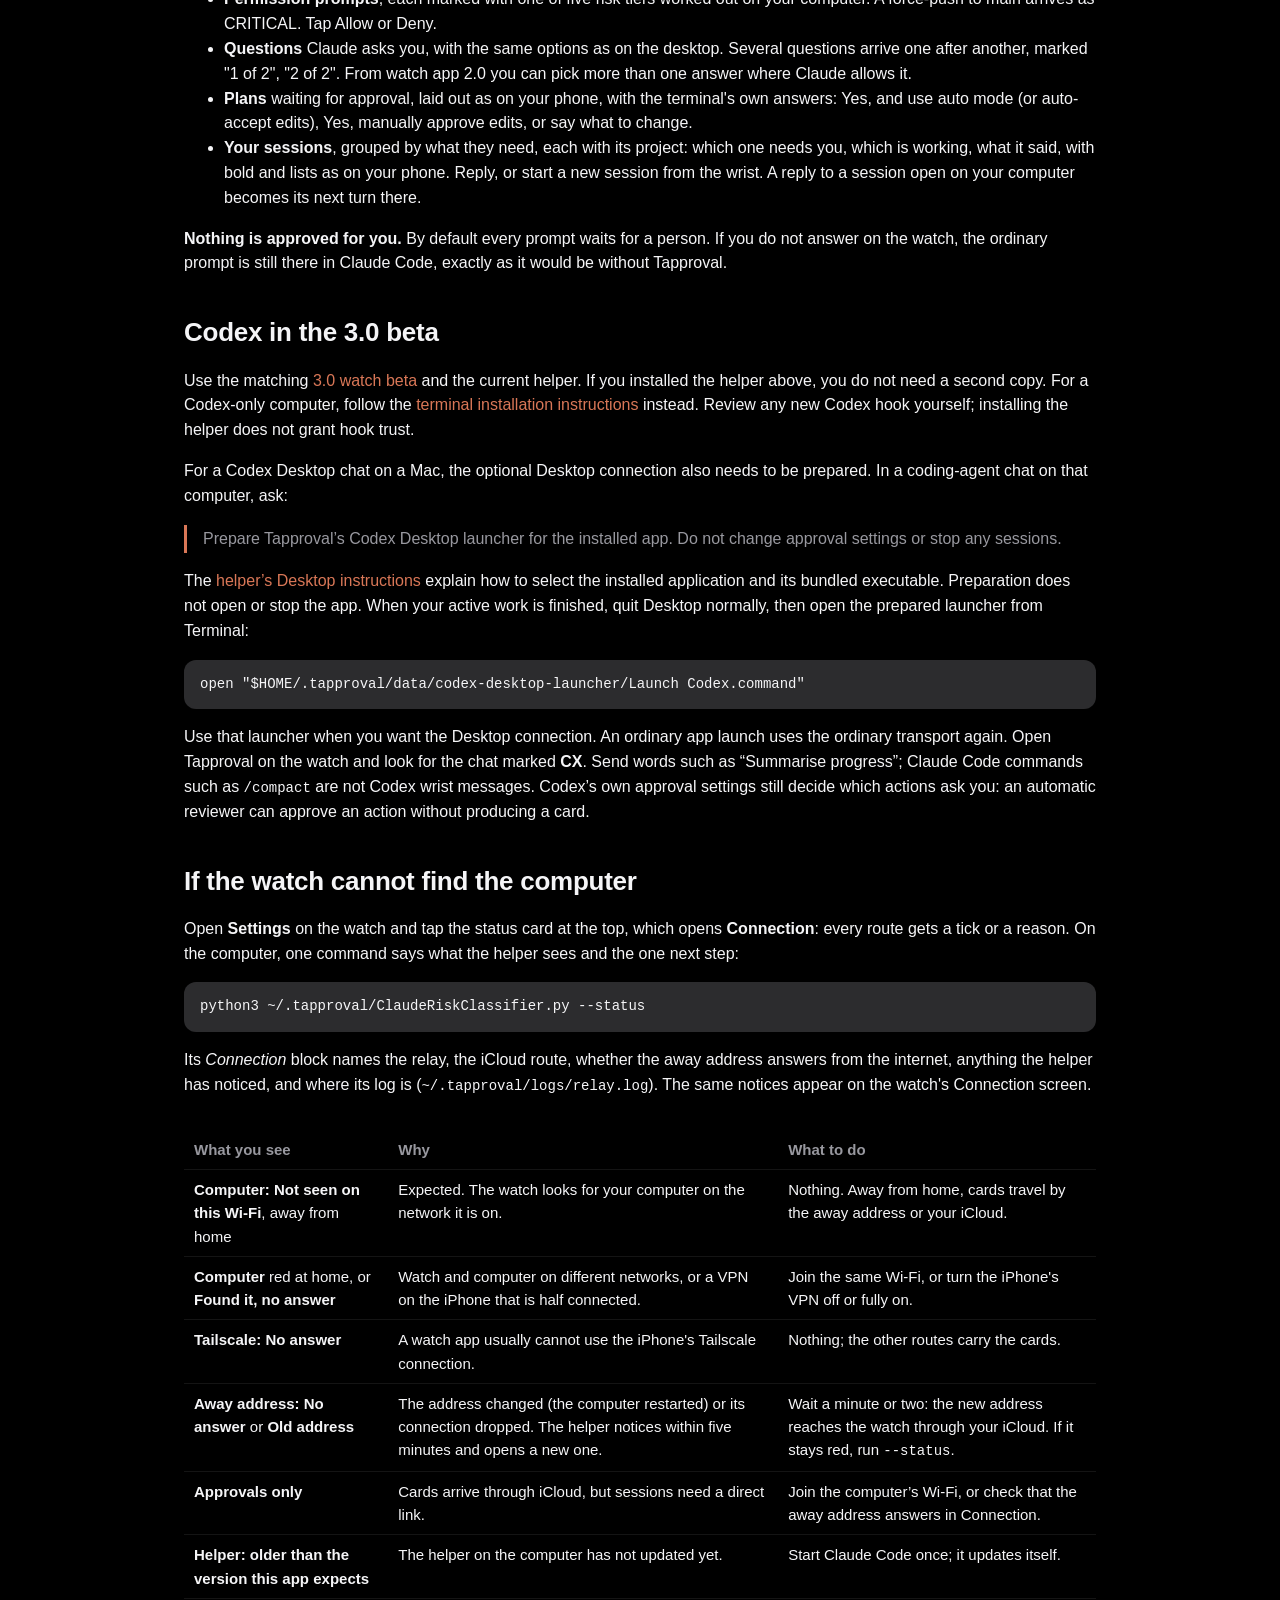
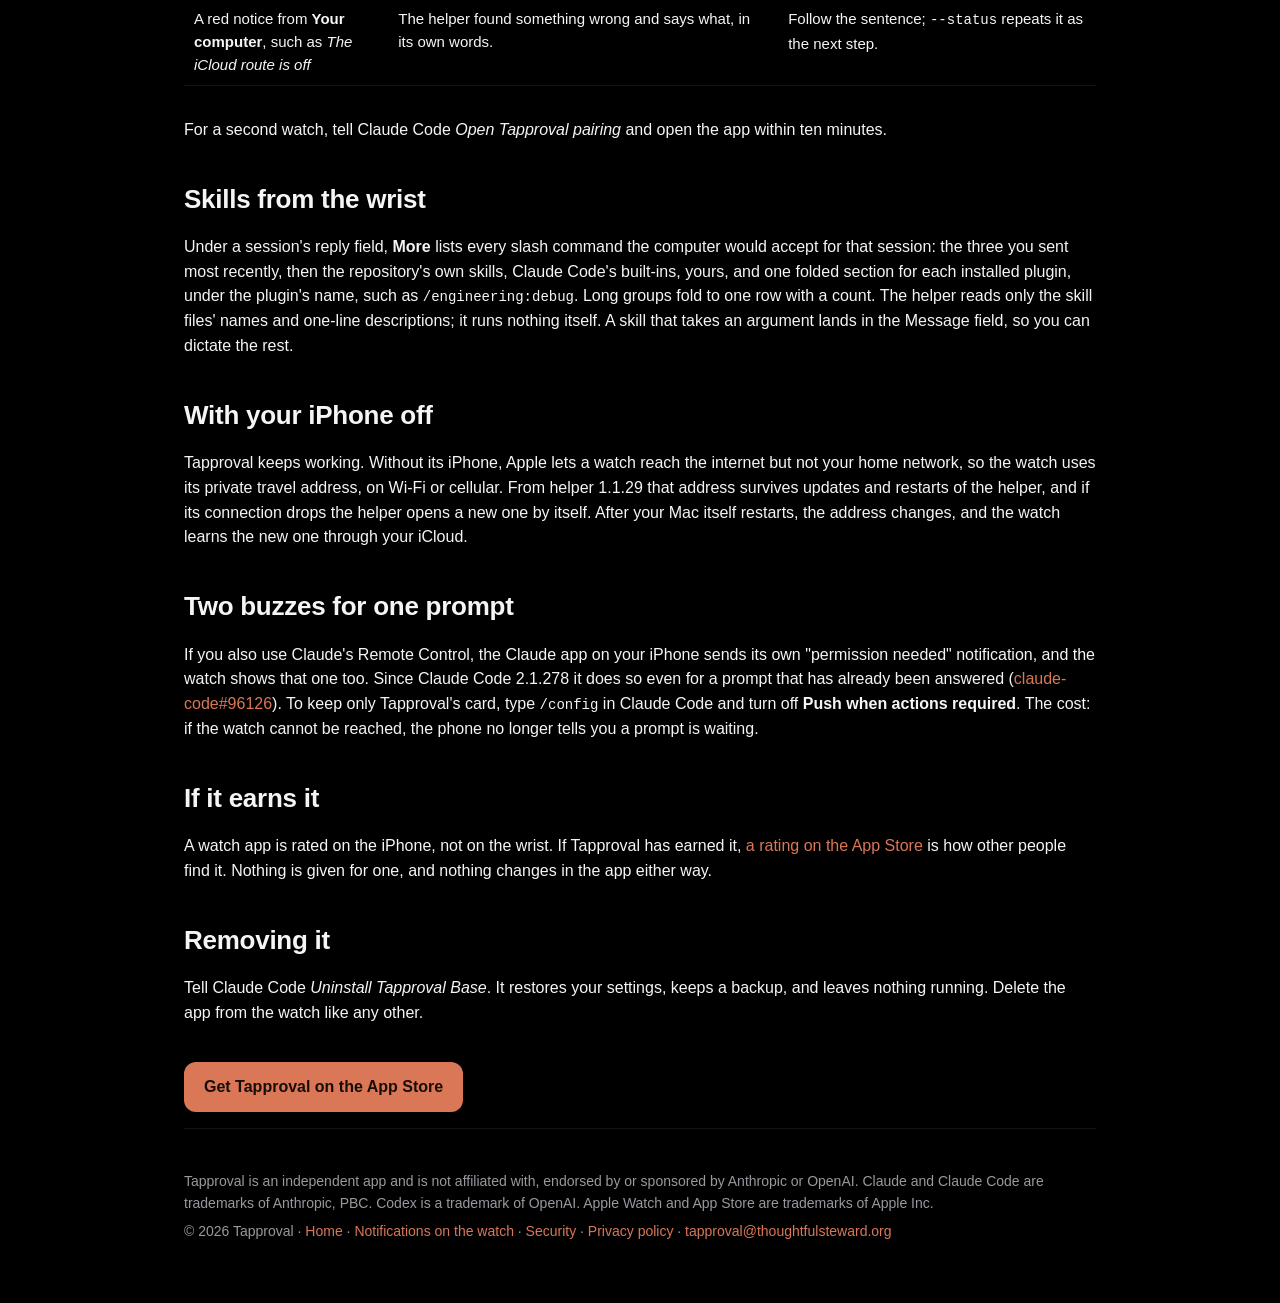
==== commit 32fdefe9: "Sync helper sources from the product repo" ====
--- a/docs/apple-watch-claude-code.html
+++ b/docs/apple-watch-claude-code.html
@@ -16,7 +16,7 @@
 <meta name="apple-itunes-app" content="app-id=6805869018">
 <link rel="icon" href="img/icon.png">
 <link rel="stylesheet" href="style.css">
-<script type="application/ld+json">{"@context": "https://schema.org", "@type": "HowTo", "name": "Approve Claude Code prompts from your Apple Watch", "description": "Get Claude Code's permission prompts on an Apple Watch and answer them with one tap.", "totalTime": "PT5M", "tool": [{"@type": "HowToTool", "name": "Apple Watch with watchOS 10 or later"}, {"@type": "HowToTool", "name": "Claude Code on a Mac or Linux computer, or on Windows as a preview"}], "step": [{"@type": "HowToStep", "name": "Install the watch app", "text": "Install Tapproval from the App Store on your Apple Watch. It is free and needs no account. If you downloaded it on your iPhone and it is not on the watch, open the Watch app and tap Install under Available Apps.", "url": "https://tapproval.thoughtfulsteward.org/apple-watch-claude-code.html#watch"}, {"@type": "HowToStep", "name": "Add the helper to Claude Code", "text": "In Claude Code, run /plugin marketplace add marcobelini/tapproval-helper and then /plugin install tapproval-helper@tapproval, or ask Claude Code to install the Tapproval plugin from marcobelini/tapproval-helper.", "url": "https://tapproval.thoughtfulsteward.org/apple-watch-claude-code.html#helper"}, {"@type": "HowToStep", "name": "Restart Claude Code", "text": "Quit Claude Code and run claude again, so the helper starts with the new session.", "url": "https://tapproval.thoughtfulsteward.org/apple-watch-claude-code.html#restart"}, {"@type": "HowToStep", "name": "Open Tapproval on the watch", "text": "Open the app once on the same Wi-Fi as the computer. It finds the computer and pairs by itself.", "url": "https://tapproval.thoughtfulsteward.org/apple-watch-claude-code.html#pair"}]}</script>
+<script type="application/ld+json">{"@context": "https://schema.org", "@type": "HowTo", "name": "Approve Claude Code prompts from your Apple Watch", "description": "Get Claude Code's permission prompts on an Apple Watch and answer them with one tap.", "totalTime": "PT5M", "tool": [{"@type": "HowToTool", "name": "Apple Watch with watchOS 10 or later"}, {"@type": "HowToTool", "name": "Claude Code on a Mac or Linux computer, or on Windows as a preview"}], "step": [{"@type": "HowToStep", "name": "Install the watch app", "text": "Install Tapproval from the App Store on your Apple Watch. It is free and needs no account. If you downloaded it on your iPhone and it is not on the watch, open the Watch app and tap Install under Available Apps.", "url": "https://tapproval.thoughtfulsteward.org/apple-watch-claude-code.html#watch"}, {"@type": "HowToStep", "name": "Add the helper to Claude Code", "text": "In Claude Code, run /plugin marketplace add marcobelini/tapproval-helper and then /plugin install tapproval-helper@tapproval, or ask Claude Code to install the Tapproval plugin from marcobelini/tapproval-helper.", "url": "https://tapproval.thoughtfulsteward.org/apple-watch-claude-code.html#helper"}, {"@type": "HowToStep", "name": "Restart Claude Code", "text": "Finish your current work, then quit Claude Code normally and run claude again, so the helper starts with the new session.", "url": "https://tapproval.thoughtfulsteward.org/apple-watch-claude-code.html#restart"}, {"@type": "HowToStep", "name": "Open Tapproval on the watch", "text": "Open the app once on the same Wi-Fi as the computer. It finds the computer and pairs by itself.", "url": "https://tapproval.thoughtfulsteward.org/apple-watch-claude-code.html#pair"}]}</script>
 </head>
 <body>
 <div class="wrap">
@@ -25,22 +25,24 @@
 <main class="policy">
 <h1>Approve Claude Code prompts from your Apple Watch</h1>
 <p>Claude Code stops and asks before it runs a command, edits a file or answers a question for you. If you are away from the keyboard, the session waits. This guide puts those prompts on your Apple Watch, so one tap on the wrist answers them and the session carries on.</p>
-<p>It takes about five minutes. You need an Apple Watch on watchOS 10 or later, and Claude Code on a Mac or a Linux computer. Windows works too, as a preview: it is tested on GitHub's Windows machines but not yet on a real PC, and <a href="https://github.com/marcobelini/tapproval-helper#readme">the helper's README</a> says what it needs there. Everything below is free to set up, there is no account to create, and your first 100 answers cost nothing; after that, $5 once unlocks the app for good.</p>
+<p>It takes about five minutes. You need an Apple Watch on watchOS 10 or later, and Claude Code on a Mac or a Linux computer. Windows works too, as a preview: it is tested on GitHub's Windows machines but not yet on a real PC, and <a href="https://github.com/marcobelini/tapproval-helper#readme">the helper's README</a> says what it needs there. Everything below is free to set up, there is no account to create, and your first 100 answers cost nothing; after that, $5 once unlocks Claude Code for good. In 3.0, the 100 free answers are shared with Codex, which has its own $5 unlock.</p>
+
+<p>Setting up Codex instead? <a href="#codex">Use the Codex beta steps below</a>.</p>
 
 <h2 id="watch">1. Install the watch app</h2>
 <p>Get <a href="https://apps.apple.com/app/tapproval/id6805869018">Tapproval on the App Store</a>. It is not yet available in the EU; the <a href="https://testflight.apple.com/join/dW1tYBQG">TestFlight beta</a> works everywhere, and in the beta the unlock is free.</p>
 <p>Downloaded it on your iPhone and it isn't on the watch? Open the Watch app on the iPhone and tap <b>Install</b> next to Tapproval under <b>Available Apps</b>.</p>
 
 <h2 id="helper">2. Add the helper to Claude Code</h2>
-<p>The watch needs a small bridge on the computer, called Tapproval Base. It is open source and uses only Python's standard library. Type these two lines into Claude Code itself:</p>
-<pre>/plugin marketplace add marcobelini/tapproval-helper
-/plugin install tapproval-helper@tapproval</pre>
+<p>The watch needs a small bridge on the computer, called Tapproval Base. It is open source and uses only Python's standard library. Send these commands in your Claude Code chat, one at a time:</p>
+<pre>/plugin marketplace add marcobelini/tapproval-helper</pre>
+<pre>/plugin install tapproval-helper@tapproval</pre>
 <p>Or just ask Claude Code in plain words:</p>
 <blockquote>Install the Tapproval plugin from marcobelini/tapproval-helper</blockquote>
 <p>The plugin registers a <code>PermissionRequest</code> hook, which is how Claude Code hands a prompt to the watch, and starts the relay with every session. <a href="claude-code-permission-hook.html">How that hook works</a> is explained on its own page.</p>
 
 <h2 id="restart">3. Restart Claude Code</h2>
-<p>Quit Claude Code and run <code>claude</code> again. The helper starts when a session begins, so the session you installed it from cannot start it.</p>
+<p>Finish your current work, then quit Claude Code normally and run <code>claude</code> again. The helper starts when a session begins, so the session you installed it from cannot start it.</p>
 <p>On a Mac, the helper also adds a small iCloud bridge, so your watch can buzz while Tapproval is closed. macOS shows an “App Background Activity” notice naming Tapproval’s developer: that is the bridge, and it is listed under System Settings → General → Login Items &amp; Extensions. Linux and Windows have no bridge: cards wait until you open Tapproval on the watch, and nothing is lost.</p>
 <p>Claude Code leaves automatic updates off for plugins outside Anthropic’s own marketplaces, so turn them on once: type <code>/plugin</code>, open <strong>Marketplaces</strong>, choose <strong>tapproval</strong> and pick <strong>Enable auto-update</strong>. With watch app 2.1 you can also turn it on from the watch: Settings, <strong>Auto-update</strong>. Until you do, the watch mentions it once a newer helper has been out a week.</p>
 
@@ -56,7 +58,15 @@
 </ul>
 <p><strong>Nothing is approved for you.</strong> By default every prompt waits for a person. If you do not answer on the watch, the ordinary prompt is still there in Claude Code, exactly as it would be without Tapproval.</p>
 
-<h2>If the watch cannot find the computer</h2>
+<h2 id="codex">Codex in the 3.0 beta</h2>
+<p>Use the matching <a href="https://testflight.apple.com/join/dW1tYBQG">3.0 watch beta</a> and the current helper. If you installed the helper above, you do not need a second copy. For a Codex-only computer, follow the <a href="https://github.com/marcobelini/tapproval-helper#install--no-terminal-no-downloads">terminal installation instructions</a> instead. Review any new Codex hook yourself; installing the helper does not grant hook trust.</p>
+<p>For a Codex Desktop chat on a Mac, the optional Desktop connection also needs to be prepared. In a coding-agent chat on that computer, ask:</p>
+<blockquote>Prepare Tapproval’s Codex Desktop launcher for the installed app. Do not change approval settings or stop any sessions.</blockquote>
+<p>The <a href="https://github.com/marcobelini/tapproval-helper#codex-desktop-transport--internal-30-beta">helper’s Desktop instructions</a> explain how to select the installed application and its bundled executable. Preparation does not open or stop the app. When your active work is finished, quit Desktop normally, then open the prepared launcher from Terminal:</p>
+<pre>open "$HOME/.tapproval/data/codex-desktop-launcher/Launch Codex.command"</pre>
+<p>Use that launcher when you want the Desktop connection. An ordinary app launch uses the ordinary transport again. Open Tapproval on the watch and look for the chat marked <strong>CX</strong>. Send words such as “Summarise progress”; Claude Code commands such as <code>/compact</code> are not Codex wrist messages. Codex’s own approval settings still decide which actions ask you: an automatic reviewer can approve an action without producing a card.</p>
+
+<h2 id="connection">If the watch cannot find the computer</h2>
 <p>Open <strong>Settings</strong> on the watch and tap the status card at the top, which opens <strong>Connection</strong>: every route gets a tick or a reason. On the computer, one command says what the helper sees and the one next step:</p>
 <pre>python3 ~/.tapproval/ClaudeRiskClassifier.py --status</pre>
 <p>Its <em>Connection</em> block names the relay, the iCloud route, whether the away address answers from the internet, anything the helper has noticed, and where its log is (<code>~/.tapproval/logs/relay.log</code>). The same notices appear on the watch's Connection screen.</p>
@@ -67,7 +77,7 @@
 <tr><td><strong>Computer</strong> red at home, or <strong>Found it, no answer</strong></td><td>Watch and computer on different networks, or a VPN on the iPhone that is half connected.</td><td>Join the same Wi-Fi, or turn the iPhone's VPN off or fully on.</td></tr>
 <tr><td><strong>Tailscale: No answer</strong></td><td>A watch app usually cannot use the iPhone's Tailscale connection.</td><td>Nothing; the other routes carry the cards.</td></tr>
 <tr><td><strong>Away address: No answer</strong> or <strong>Old address</strong></td><td>The address changed (the computer restarted) or its connection dropped. The helper notices within five minutes and opens a new one.</td><td>Wait a minute or two: the new address reaches the watch through your iCloud. If it stays red, run <code>--status</code>.</td></tr>
-<tr><td><strong>Approvals only</strong></td><td>Cards arrive through iCloud, but sessions need a direct link.</td><td>Join the computer's Wi-Fi, or turn off the iPhone's VPN.</td></tr>
+<tr><td><strong>Approvals only</strong></td><td>Cards arrive through iCloud, but sessions need a direct link.</td><td>Join the computer’s Wi-Fi, or check that the away address answers in Connection.</td></tr>
 <tr><td><strong>Helper: older than the version this app expects</strong></td><td>The helper on the computer has not updated yet.</td><td>Start Claude Code once; it updates itself.</td></tr>
 <tr><td>A red notice from <strong>Your computer</strong>, such as <em>The iCloud route is off</em></td><td>The helper found something wrong and says what, in its own words.</td><td>Follow the sentence; <code>--status</code> repeats it as the next step.</td></tr>
 </tbody></table></div>
--- a/docs/style.css
+++ b/docs/style.css
@@ -33,6 +33,7 @@
 .cta { min-height:48px; box-sizing:border-box }
 .grid.three { grid-template-columns:repeat(3,minmax(0,1fr)) } .grid.two { grid-template-columns:repeat(2,minmax(0,1fr)); gap:14px } .grid.two .card { padding:18px }
 .eyebrow { font-size:12px; font-weight:600; letter-spacing:.08em; text-transform:uppercase; color:var(--coral); margin:0 0 10px }
+.soon { display:inline-block; vertical-align:middle; font-size:11px; font-weight:600; letter-spacing:.06em; text-transform:uppercase; color:var(--muted); border:1px solid var(--hair); border-radius:999px; padding:1px 8px; margin-left:10px }
 .codex { display:grid; grid-template-columns:1.25fr .75fr; gap:40px; align-items:center } .codex h2 { font-size:32px; line-height:1.15 } .codex .note { color:#c9c9ce; font-size:15px; margin:20px 0 0 }
 .wrist { justify-self:center; width:min(100%,280px); aspect-ratio:416/496; border-radius:52px; background:#000; box-shadow:0 30px 80px rgba(0,0,0,.6), inset 0 0 0 1px rgba(255,255,255,.12); padding:22px 14px 0; overflow:hidden; font-size:13px }
 .wrist-top { display:flex; align-items:center; gap:6px; margin:0 6px 12px; color:var(--muted); font-size:14px } .wrist-top b { margin-left:auto; margin-right:24px; color:var(--text); font-size:21px; font-weight:600 }
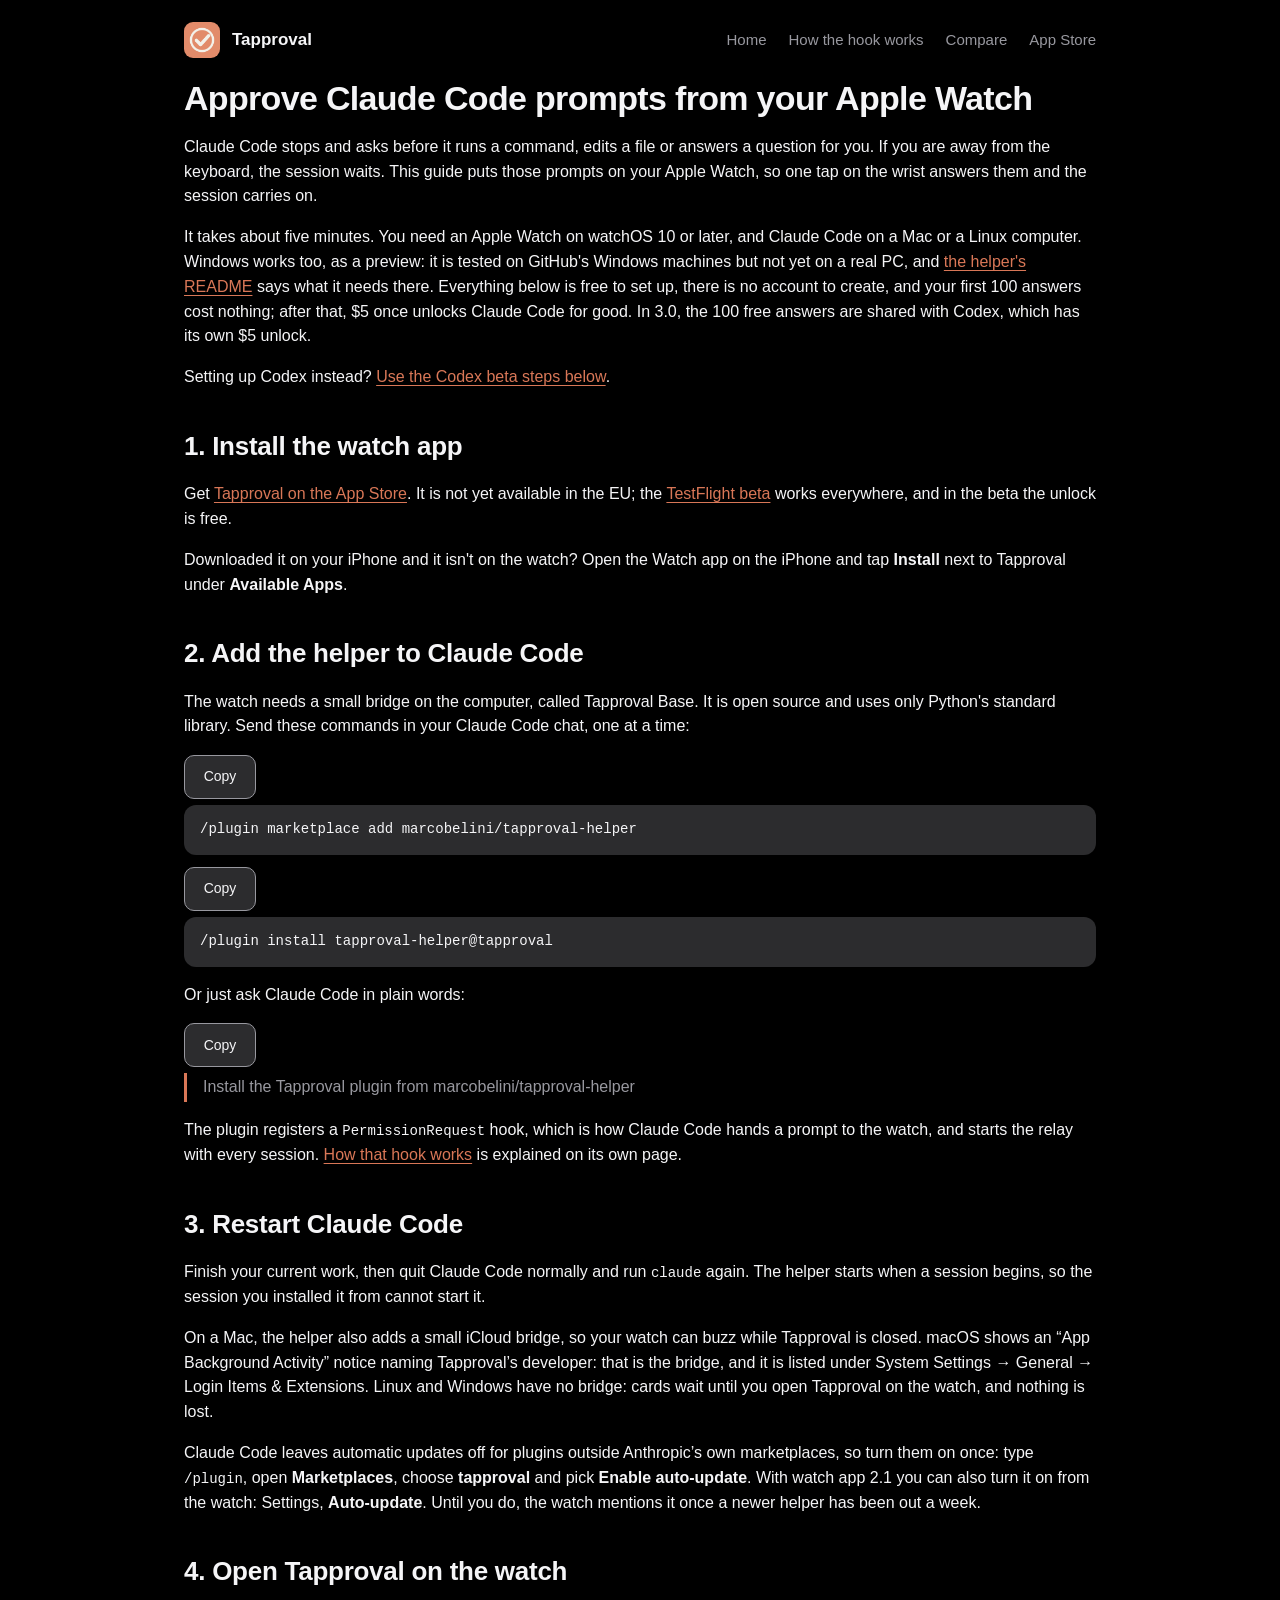
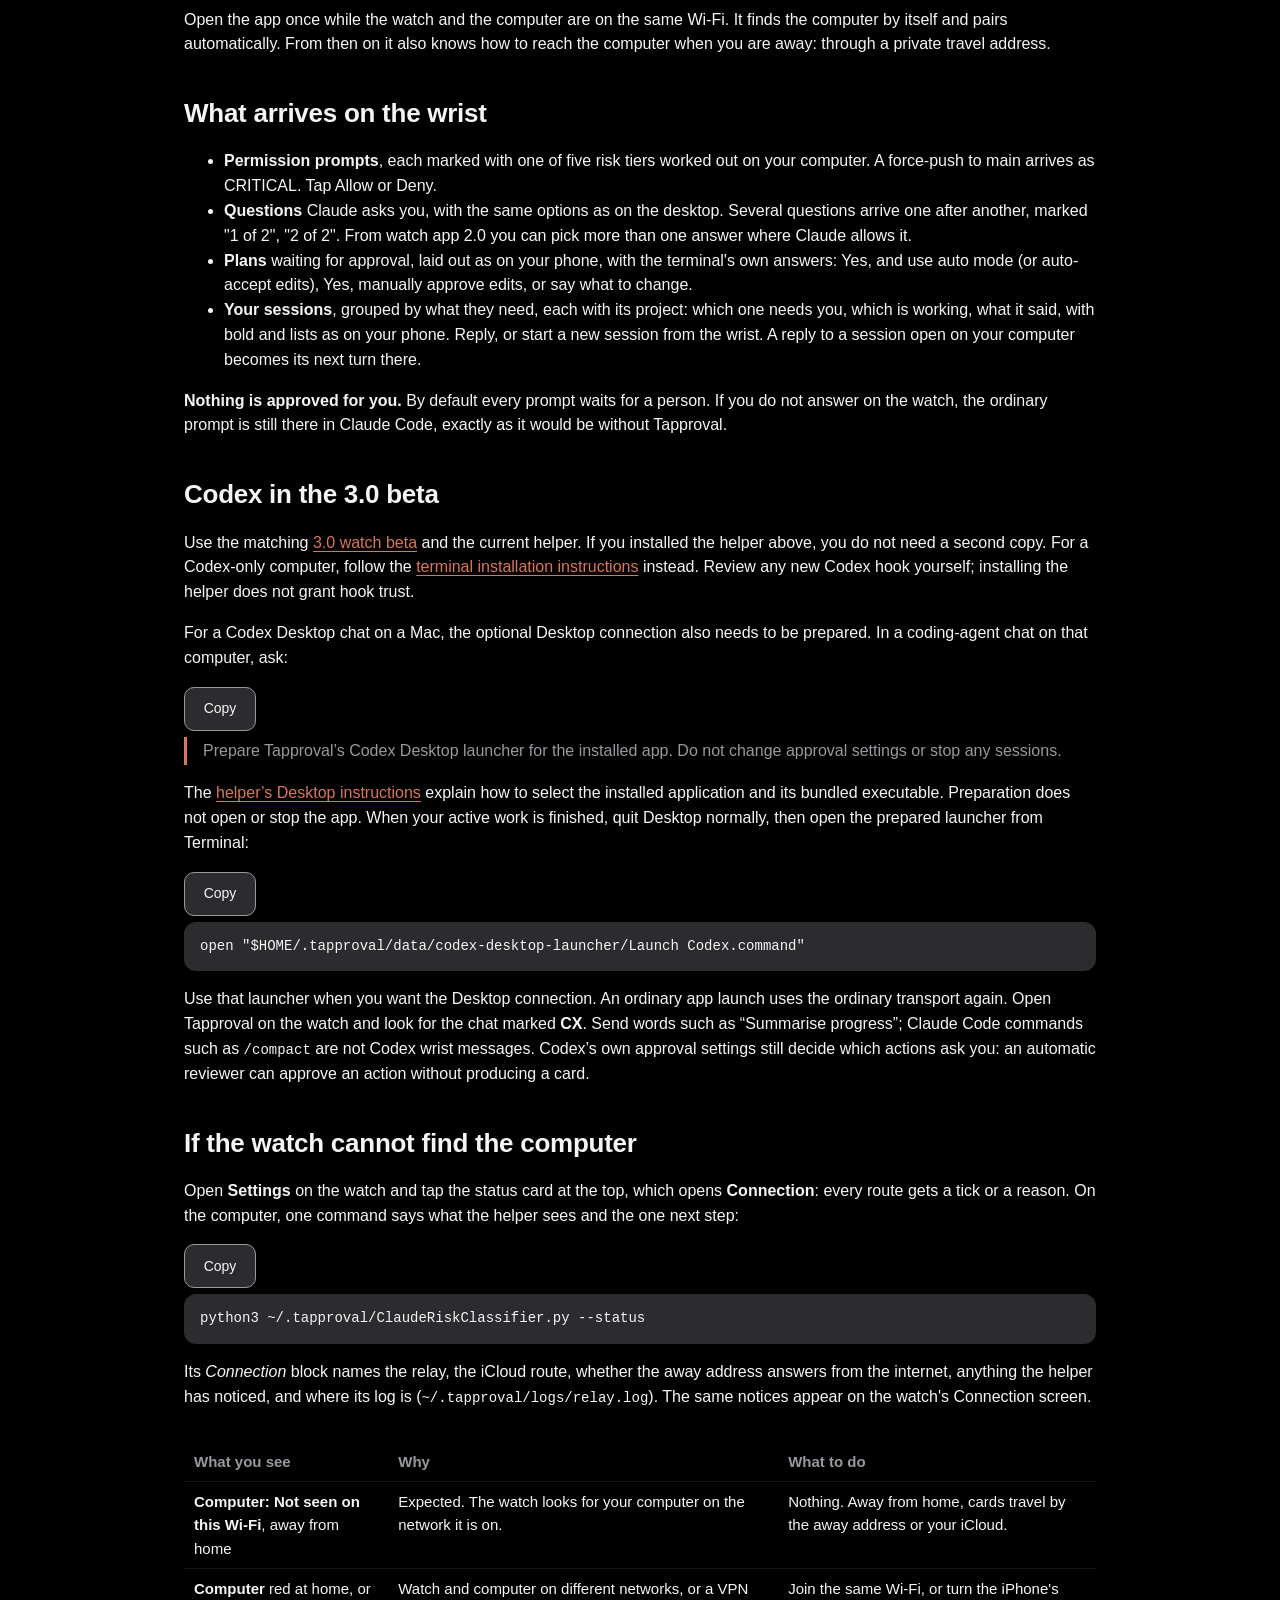
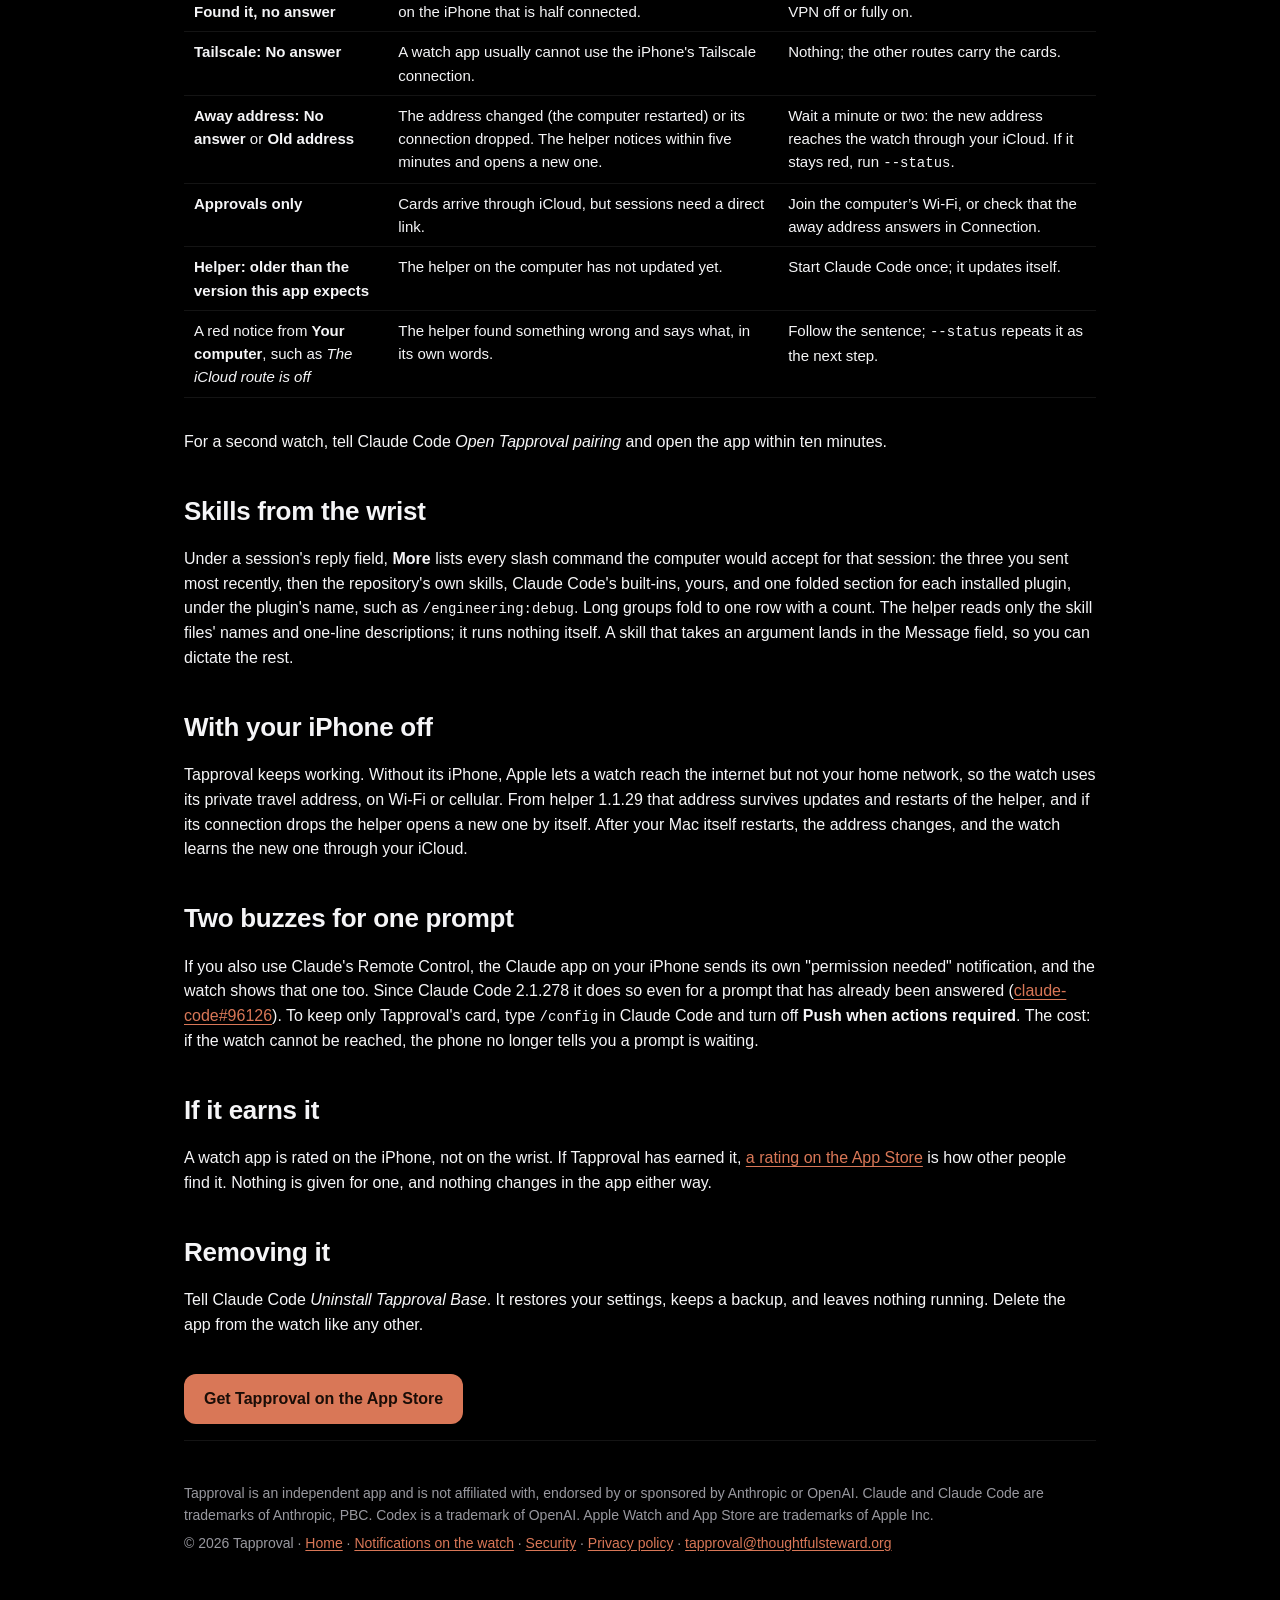
==== commit 20b7e246: "Sync helper sources from the product repo" ====
--- a/docs/apple-watch-claude-code.html
+++ b/docs/apple-watch-claude-code.html
@@ -16,13 +16,15 @@
 <meta name="apple-itunes-app" content="app-id=6805869018">
 <link rel="icon" href="img/icon.png">
 <link rel="stylesheet" href="style.css">
+<script src="copy.js" defer></script>
 <script type="application/ld+json">{"@context": "https://schema.org", "@type": "HowTo", "name": "Approve Claude Code prompts from your Apple Watch", "description": "Get Claude Code's permission prompts on an Apple Watch and answer them with one tap.", "totalTime": "PT5M", "tool": [{"@type": "HowToTool", "name": "Apple Watch with watchOS 10 or later"}, {"@type": "HowToTool", "name": "Claude Code on a Mac or Linux computer, or on Windows as a preview"}], "step": [{"@type": "HowToStep", "name": "Install the watch app", "text": "Install Tapproval from the App Store on your Apple Watch. It is free and needs no account. If you downloaded it on your iPhone and it is not on the watch, open the Watch app and tap Install under Available Apps.", "url": "https://tapproval.thoughtfulsteward.org/apple-watch-claude-code.html#watch"}, {"@type": "HowToStep", "name": "Add the helper to Claude Code", "text": "In Claude Code, run /plugin marketplace add marcobelini/tapproval-helper and then /plugin install tapproval-helper@tapproval, or ask Claude Code to install the Tapproval plugin from marcobelini/tapproval-helper.", "url": "https://tapproval.thoughtfulsteward.org/apple-watch-claude-code.html#helper"}, {"@type": "HowToStep", "name": "Restart Claude Code", "text": "Finish your current work, then quit Claude Code normally and run claude again, so the helper starts with the new session.", "url": "https://tapproval.thoughtfulsteward.org/apple-watch-claude-code.html#restart"}, {"@type": "HowToStep", "name": "Open Tapproval on the watch", "text": "Open the app once on the same Wi-Fi as the computer. It finds the computer and pairs by itself.", "url": "https://tapproval.thoughtfulsteward.org/apple-watch-claude-code.html#pair"}]}</script>
 </head>
 <body>
+<a class="skip-link" href="#main">Skip to content</a>
 <div class="wrap">
 <header class="top"><a href="./" style="display:flex;align-items:center;gap:12px;color:inherit"><img src="img/icon.png" alt=""><strong>Tapproval</strong></a>
   <nav><a href="./">Home</a><a href="claude-code-permission-hook.html">How the hook works</a><a href="compare.html">Compare</a><a href="https://apps.apple.com/app/tapproval/id6805869018">App Store</a></nav></header>
-<main class="policy">
+<main class="policy" id="main" tabindex="-1">
 <h1>Approve Claude Code prompts from your Apple Watch</h1>
 <p>Claude Code stops and asks before it runs a command, edits a file or answers a question for you. If you are away from the keyboard, the session waits. This guide puts those prompts on your Apple Watch, so one tap on the wrist answers them and the session carries on.</p>
 <p>It takes about five minutes. You need an Apple Watch on watchOS 10 or later, and Claude Code on a Mac or a Linux computer. Windows works too, as a preview: it is tested on GitHub's Windows machines but not yet on a real PC, and <a href="https://github.com/marcobelini/tapproval-helper#readme">the helper's README</a> says what it needs there. Everything below is free to set up, there is no account to create, and your first 100 answers cost nothing; after that, $5 once unlocks Claude Code for good. In 3.0, the 100 free answers are shared with Codex, which has its own $5 unlock.</p>
@@ -35,10 +37,10 @@
 
 <h2 id="helper">2. Add the helper to Claude Code</h2>
 <p>The watch needs a small bridge on the computer, called Tapproval Base. It is open source and uses only Python's standard library. Send these commands in your Claude Code chat, one at a time:</p>
-<pre>/plugin marketplace add marcobelini/tapproval-helper</pre>
-<pre>/plugin install tapproval-helper@tapproval</pre>
+<pre data-copy-label="Claude Code marketplace command">/plugin marketplace add marcobelini/tapproval-helper</pre>
+<pre data-copy-label="Claude Code plugin command">/plugin install tapproval-helper@tapproval</pre>
 <p>Or just ask Claude Code in plain words:</p>
-<blockquote>Install the Tapproval plugin from marcobelini/tapproval-helper</blockquote>
+<blockquote data-copy-label="helper installation request">Install the Tapproval plugin from marcobelini/tapproval-helper</blockquote>
 <p>The plugin registers a <code>PermissionRequest</code> hook, which is how Claude Code hands a prompt to the watch, and starts the relay with every session. <a href="claude-code-permission-hook.html">How that hook works</a> is explained on its own page.</p>
 
 <h2 id="restart">3. Restart Claude Code</h2>
@@ -61,16 +63,16 @@
 <h2 id="codex">Codex in the 3.0 beta</h2>
 <p>Use the matching <a href="https://testflight.apple.com/join/dW1tYBQG">3.0 watch beta</a> and the current helper. If you installed the helper above, you do not need a second copy. For a Codex-only computer, follow the <a href="https://github.com/marcobelini/tapproval-helper#install--no-terminal-no-downloads">terminal installation instructions</a> instead. Review any new Codex hook yourself; installing the helper does not grant hook trust.</p>
 <p>For a Codex Desktop chat on a Mac, the optional Desktop connection also needs to be prepared. In a coding-agent chat on that computer, ask:</p>
-<blockquote>Prepare Tapproval’s Codex Desktop launcher for the installed app. Do not change approval settings or stop any sessions.</blockquote>
+<blockquote data-copy-label="Desktop launcher preparation request">Prepare Tapproval’s Codex Desktop launcher for the installed app. Do not change approval settings or stop any sessions.</blockquote>
 <p>The <a href="https://github.com/marcobelini/tapproval-helper#codex-desktop-transport--internal-30-beta">helper’s Desktop instructions</a> explain how to select the installed application and its bundled executable. Preparation does not open or stop the app. When your active work is finished, quit Desktop normally, then open the prepared launcher from Terminal:</p>
-<pre>open "$HOME/.tapproval/data/codex-desktop-launcher/Launch Codex.command"</pre>
+<pre data-copy-label="Desktop launcher command">open "$HOME/.tapproval/data/codex-desktop-launcher/Launch Codex.command"</pre>
 <p>Use that launcher when you want the Desktop connection. An ordinary app launch uses the ordinary transport again. Open Tapproval on the watch and look for the chat marked <strong>CX</strong>. Send words such as “Summarise progress”; Claude Code commands such as <code>/compact</code> are not Codex wrist messages. Codex’s own approval settings still decide which actions ask you: an automatic reviewer can approve an action without producing a card.</p>
 
 <h2 id="connection">If the watch cannot find the computer</h2>
 <p>Open <strong>Settings</strong> on the watch and tap the status card at the top, which opens <strong>Connection</strong>: every route gets a tick or a reason. On the computer, one command says what the helper sees and the one next step:</p>
-<pre>python3 ~/.tapproval/ClaudeRiskClassifier.py --status</pre>
+<pre data-copy-label="helper status command">python3 ~/.tapproval/ClaudeRiskClassifier.py --status</pre>
 <p>Its <em>Connection</em> block names the relay, the iCloud route, whether the away address answers from the internet, anything the helper has noticed, and where its log is (<code>~/.tapproval/logs/relay.log</code>). The same notices appear on the watch's Connection screen.</p>
-<div class="scroll"><table>
+<div class="scroll" tabindex="0" role="region" aria-label="Connection troubleshooting"><table>
 <thead><tr><th>What you see</th><th>Why</th><th>What to do</th></tr></thead>
 <tbody>
 <tr><td><strong>Computer: Not seen on this Wi-Fi</strong>, away from home</td><td>Expected. The watch looks for your computer on the network it is on.</td><td>Nothing. Away from home, cards travel by the away address or your iCloud.</td></tr>
--- a/docs/style.css
+++ b/docs/style.css
@@ -11,7 +11,7 @@
 .cta { display:inline-flex; align-items:center; gap:10px; background:var(--coral); color:#1a0d07; font-weight:600; padding:13px 20px; border-radius:12px } .cta:hover { text-decoration:none; filter:brightness(1.06) }
 .cta.quiet { background:var(--raised); color:var(--text) }
 .ctas { display:flex; flex-wrap:wrap; gap:10px } .ctas .cta.quiet { margin:0 }
-.spots { font-size:13px; font-weight:500; color:var(--coral); padding:3px 9px; border-radius:999px; background:rgba(217,119,87,.14) } .spots:empty { display:none }
+.spots { font-size:13px; font-weight:500; color:var(--text); padding:3px 9px; border-radius:999px; background:rgba(217,119,87,.14) } .spots:empty { display:none }
 .watch { justify-self:center; width:min(100%,300px); aspect-ratio:416/496; border-radius:56px; overflow:hidden; box-shadow:0 30px 80px rgba(0,0,0,.6) } .watch img { width:100%; height:100%; display:block }
 section { padding:40px 0; border-top:1px solid var(--hair) } h2 { font-size:26px; letter-spacing:-.01em; margin:0 0 8px } .sub { color:var(--muted); margin:0 0 24px; max-width:40em }
 .grid { display:grid; grid-template-columns:repeat(auto-fit,minmax(240px,1fr)); gap:16px }
@@ -66,3 +66,14 @@
   section { padding:32px 0 } h2 { font-size:24px } .codex h2 { font-size:27px }
   .wrist { width:min(82%,270px); aspect-ratio:auto; border-radius:46px; padding-bottom:20px }
 }
+
+/* Keep setup usable with a keyboard and copy controls out of the code. */
+:focus-visible { outline:2px solid var(--coral); outline-offset:4px }
+.skip-link { position:fixed; top:8px; left:16px; z-index:10; padding:12px 16px; border-radius:8px; background:var(--raised); color:var(--text); transform:translateY(-160%) }
+.skip-link:focus { transform:translateY(0) }
+.copy-tools { display:flex; align-items:center; flex-wrap:wrap; gap:8px 12px; margin:12px 0 6px }
+.copy-button { min-height:44px; min-width:72px; padding:8px 14px; border:1px solid var(--muted); border-radius:10px; background:var(--raised); color:var(--text); font:inherit; font-size:14px; cursor:pointer }
+.copy-button:hover { border-color:var(--coral) }
+.copy-button:disabled { cursor:wait }
+.copy-status { flex:1 1 150px; color:var(--muted); font-size:14px; overflow-wrap:anywhere }
+p a:not(.cta), li a, td a { text-decoration:underline; text-underline-offset:.16em }
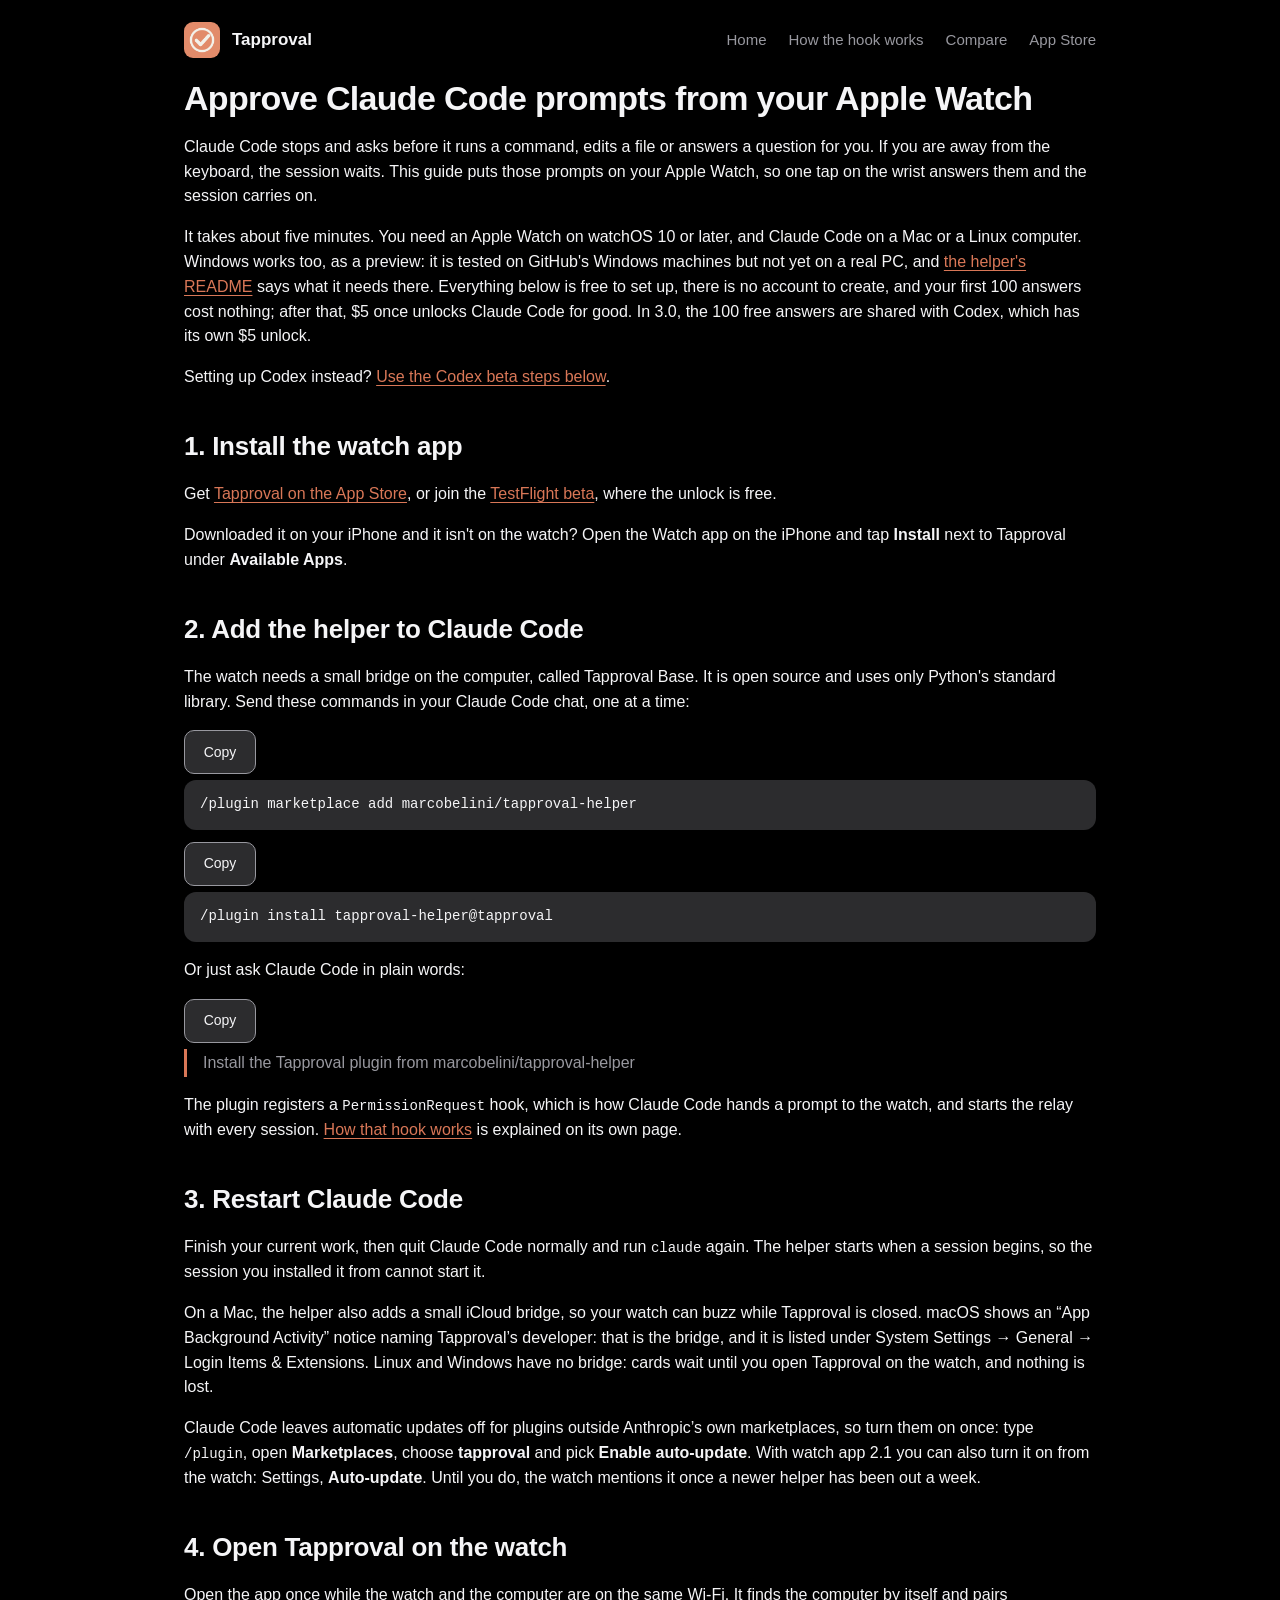
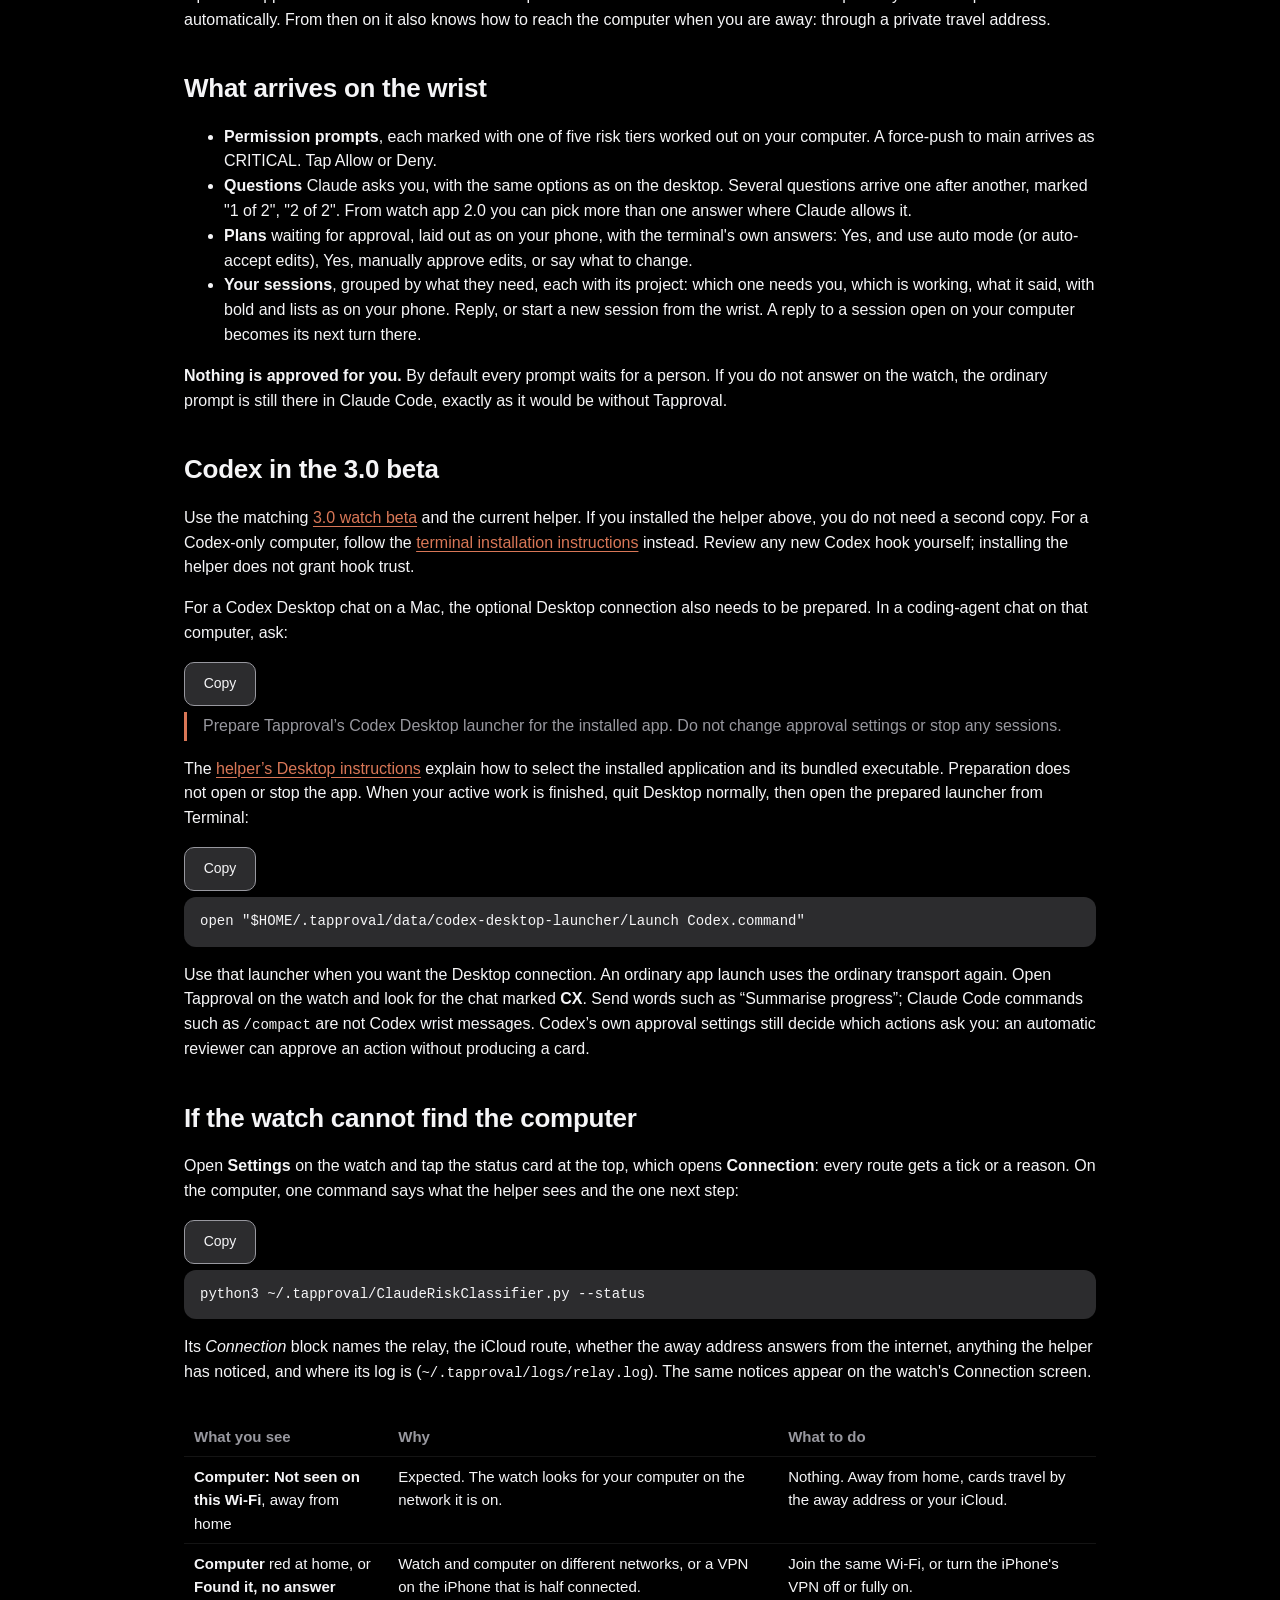
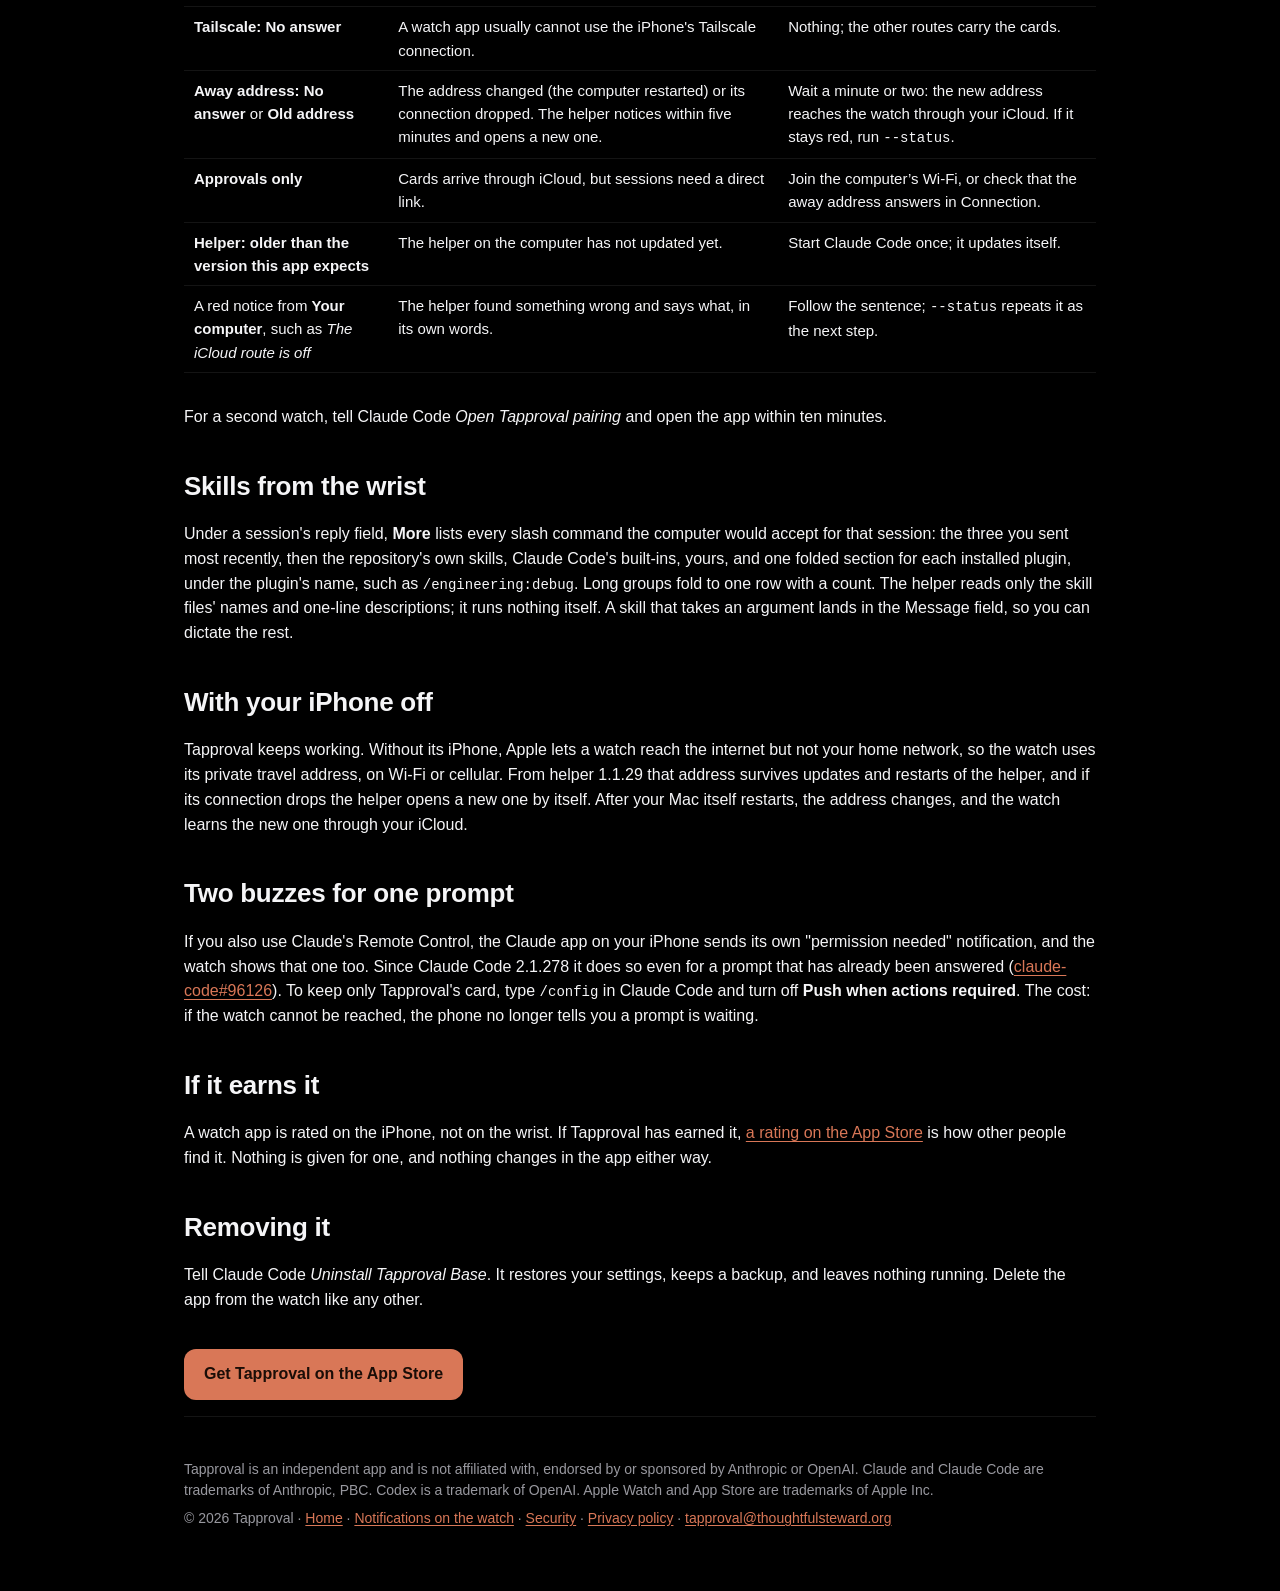
==== commit dbcfce7b: "Sync helper sources from the product repo" ====
--- a/docs/apple-watch-claude-code.html
+++ b/docs/apple-watch-claude-code.html
@@ -32,7 +32,7 @@
 <p>Setting up Codex instead? <a href="#codex">Use the Codex beta steps below</a>.</p>
 
 <h2 id="watch">1. Install the watch app</h2>
-<p>Get <a href="https://apps.apple.com/app/tapproval/id6805869018">Tapproval on the App Store</a>. It is not yet available in the EU; the <a href="https://testflight.apple.com/join/dW1tYBQG">TestFlight beta</a> works everywhere, and in the beta the unlock is free.</p>
+<p>Get <a href="https://apps.apple.com/app/tapproval/id6805869018">Tapproval on the App Store</a>, or join the <a href="https://testflight.apple.com/join/dW1tYBQG">TestFlight beta</a>, where the unlock is free.</p>
 <p>Downloaded it on your iPhone and it isn't on the watch? Open the Watch app on the iPhone and tap <b>Install</b> next to Tapproval under <b>Available Apps</b>.</p>
 
 <h2 id="helper">2. Add the helper to Claude Code</h2>
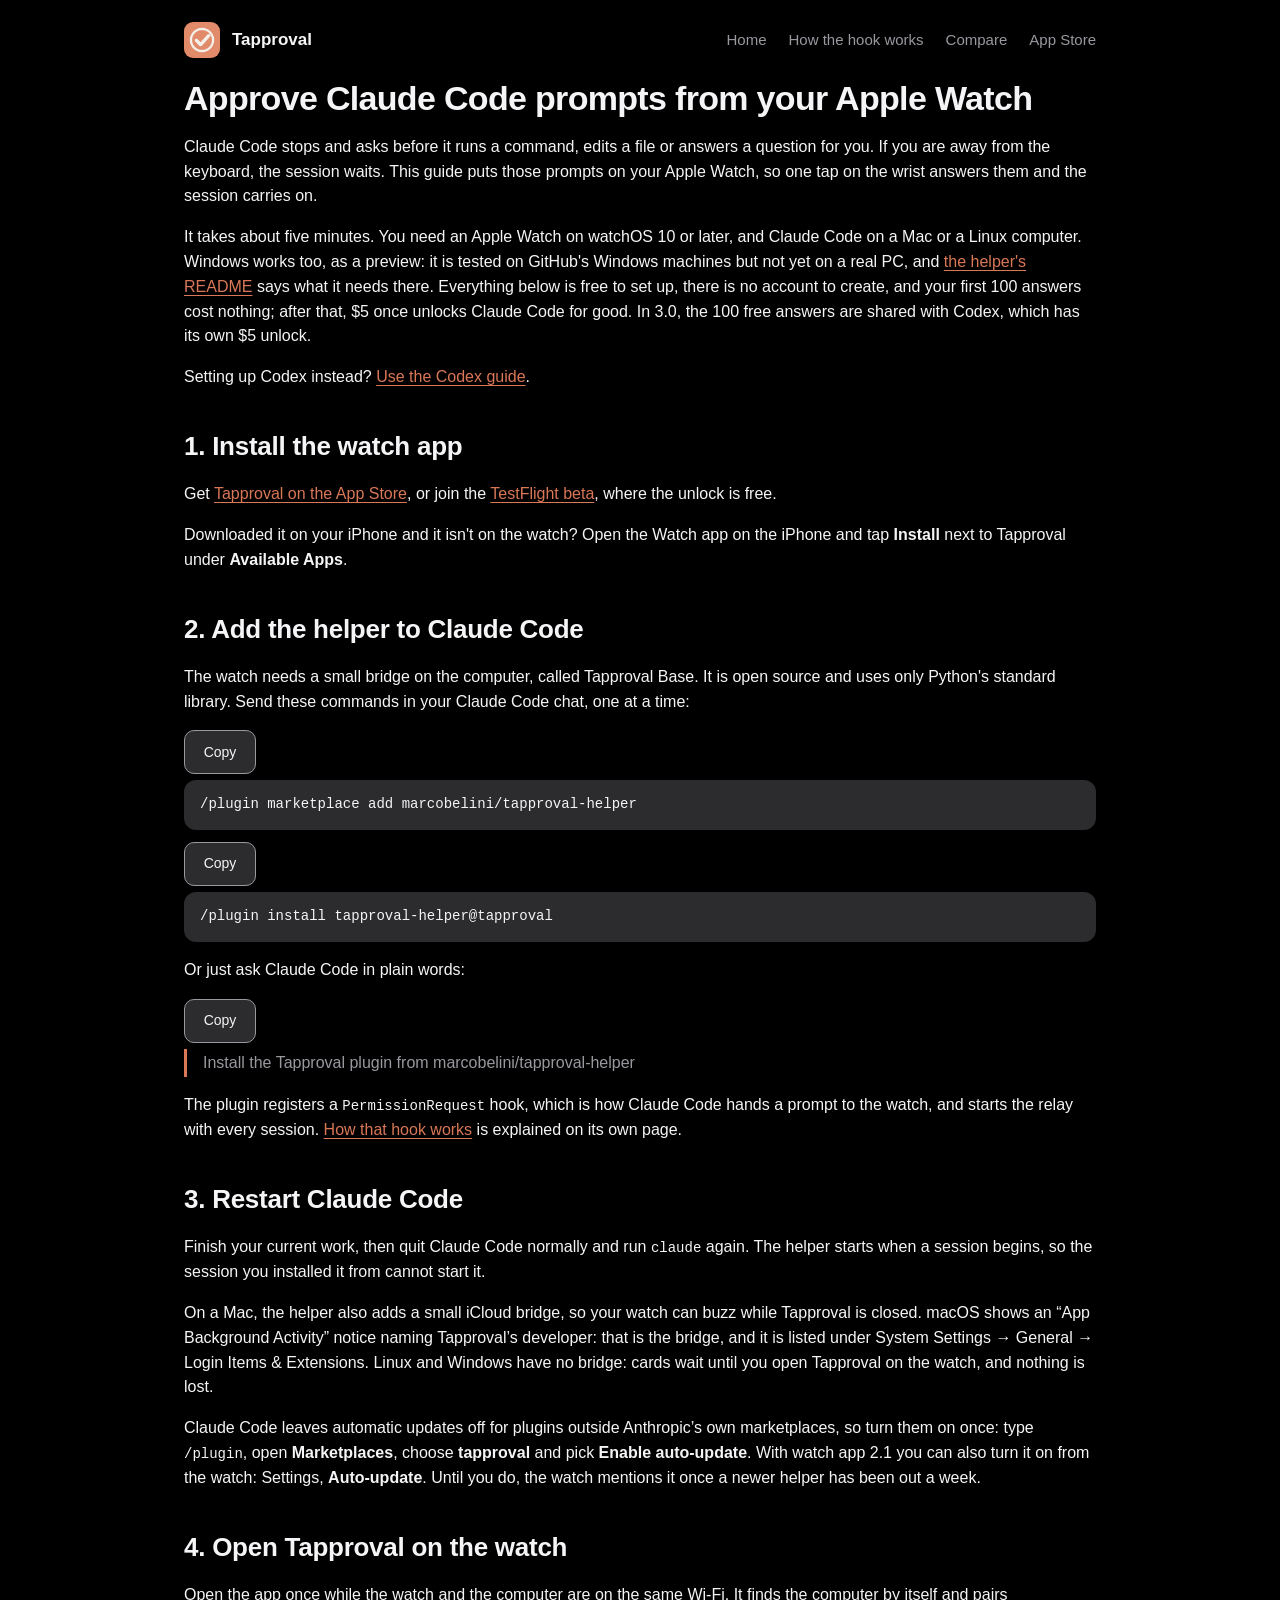
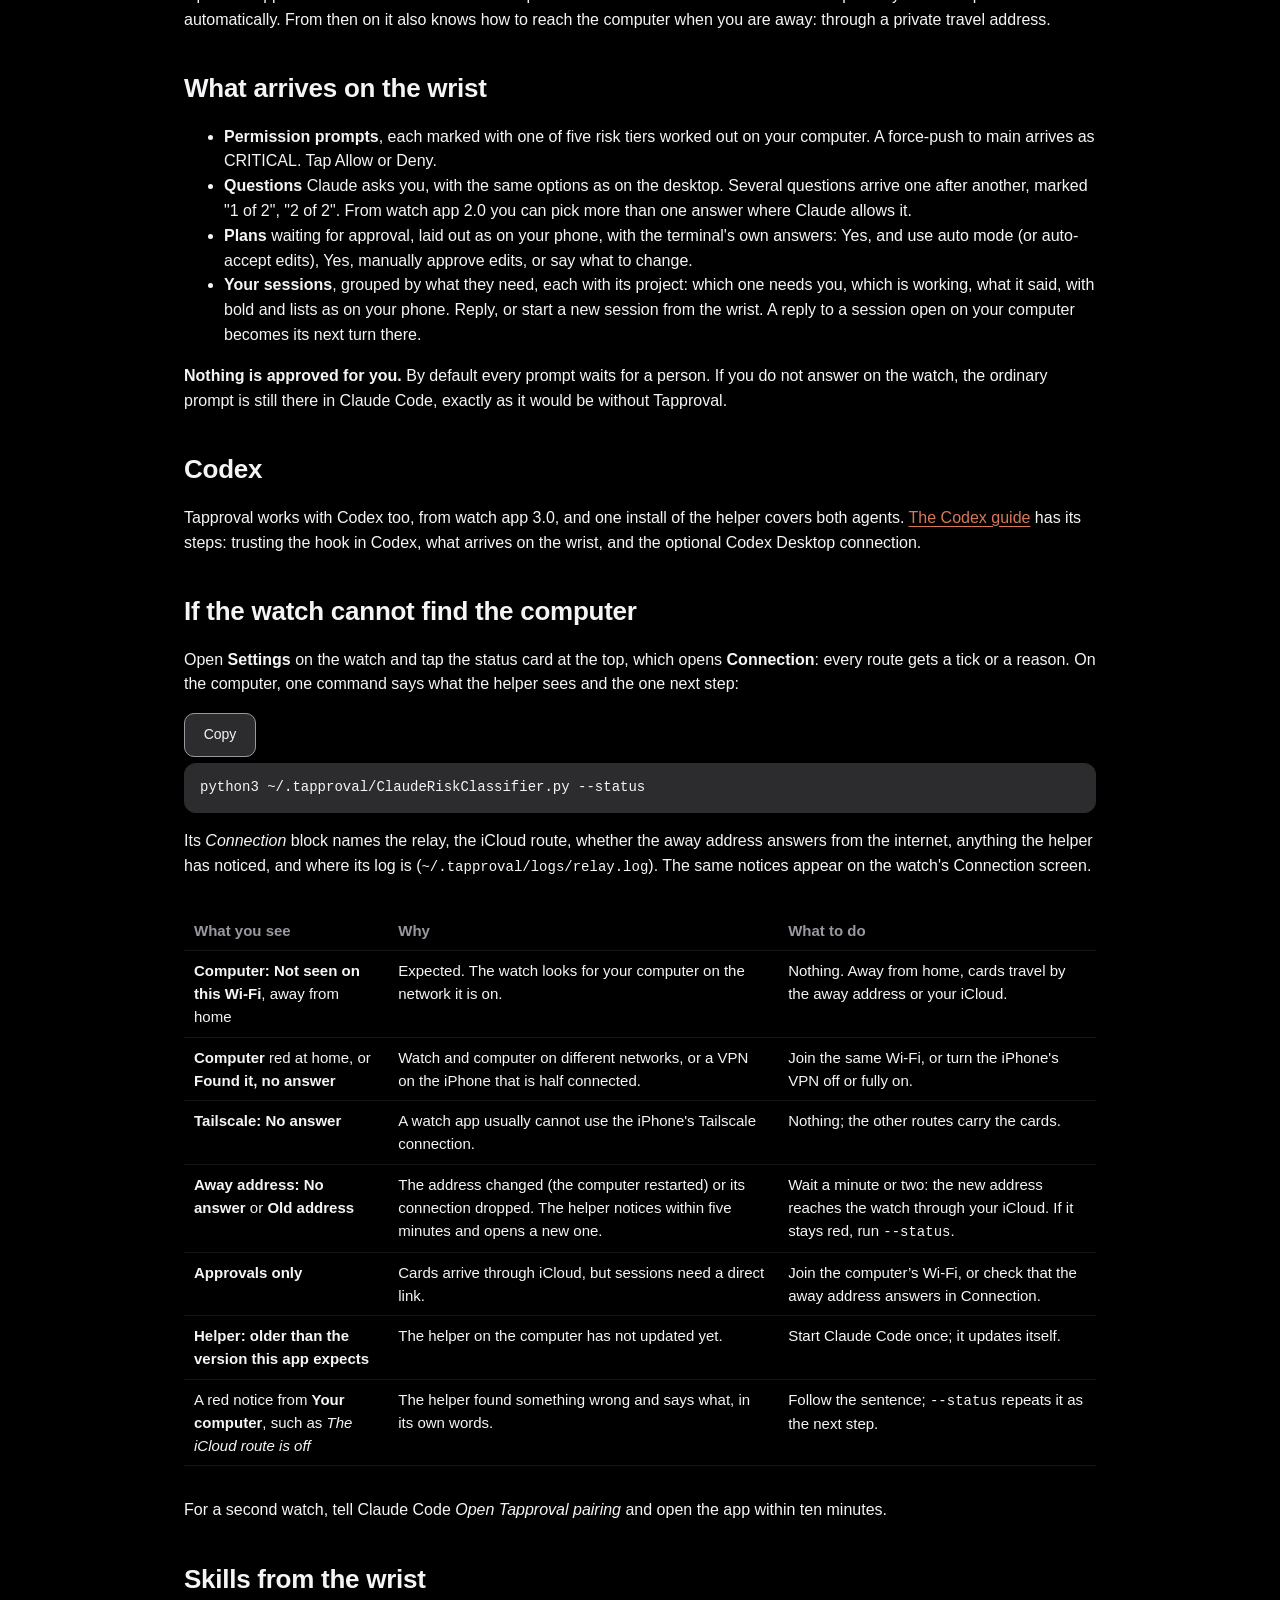
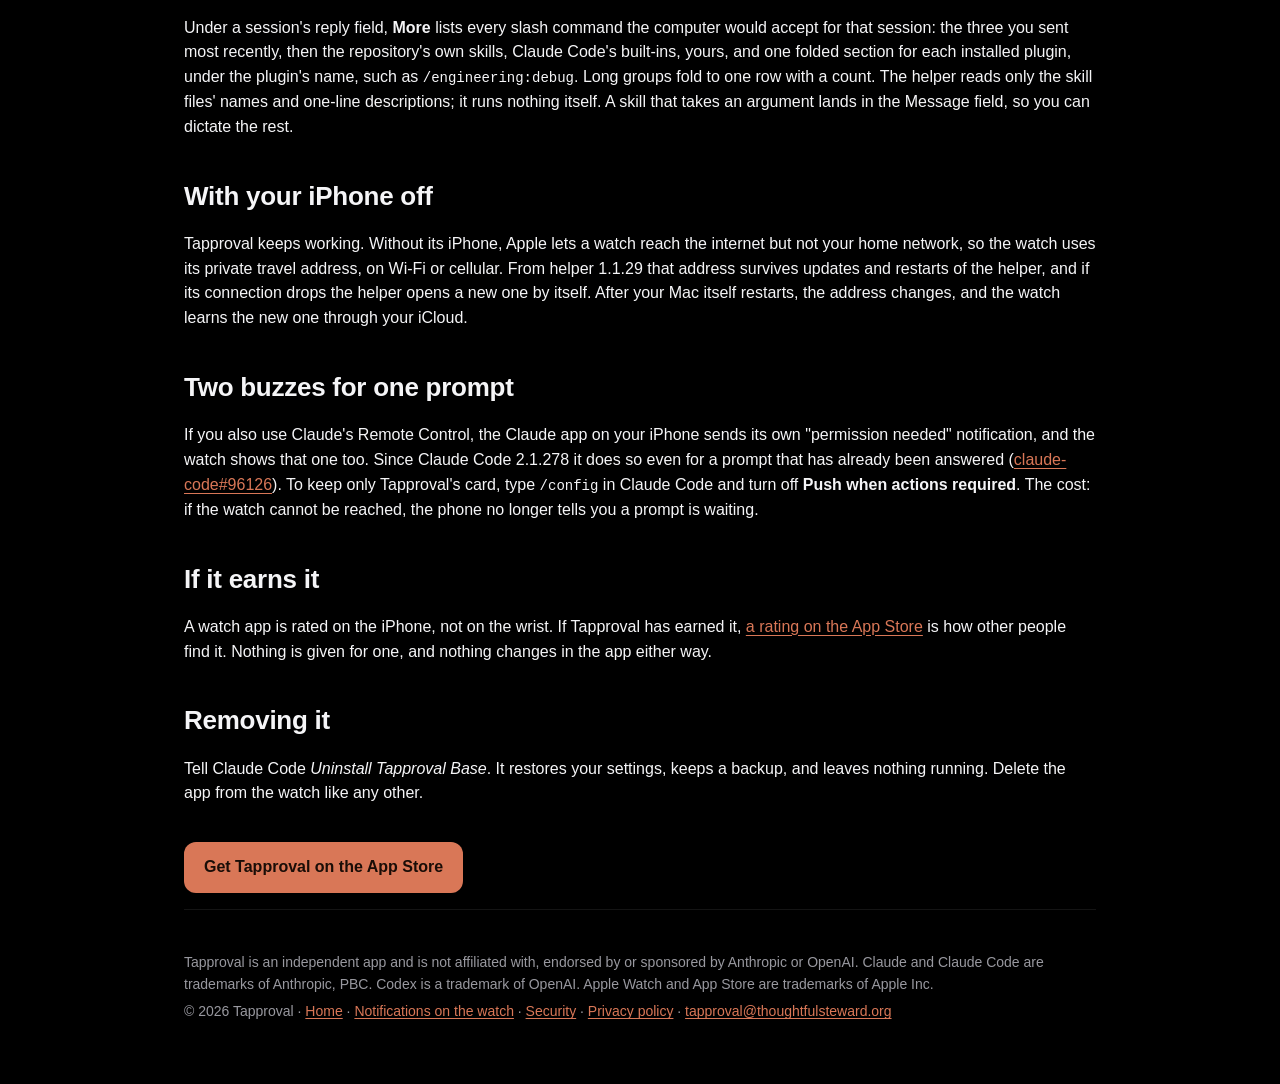
==== commit 24bb963c: "Sync helper sources from the product repo" ====
--- a/docs/apple-watch-claude-code.html
+++ b/docs/apple-watch-claude-code.html
@@ -4,7 +4,7 @@
 <meta charset="utf-8">
 <meta name="viewport" content="width=device-width, initial-scale=1">
 <title>Approve Claude Code from your Apple Watch: setup guide</title>
-<meta name="description" content="Get Claude Code's permission prompts on your Apple Watch and answer with one tap: install the app, add the open-source helper, done in five minutes.">
+<meta name="description" content="Get Claude Code's permission prompts on your Apple Watch and answer with one tap: install the app, add the open-source helper, done in five minutes. Codex works too.">
 <link rel="canonical" href="https://tapproval.thoughtfulsteward.org/apple-watch-claude-code.html">
 <meta property="og:site_name" content="Tapproval">
 <meta property="og:type" content="article">
@@ -29,7 +29,7 @@
 <p>Claude Code stops and asks before it runs a command, edits a file or answers a question for you. If you are away from the keyboard, the session waits. This guide puts those prompts on your Apple Watch, so one tap on the wrist answers them and the session carries on.</p>
 <p>It takes about five minutes. You need an Apple Watch on watchOS 10 or later, and Claude Code on a Mac or a Linux computer. Windows works too, as a preview: it is tested on GitHub's Windows machines but not yet on a real PC, and <a href="https://github.com/marcobelini/tapproval-helper#readme">the helper's README</a> says what it needs there. Everything below is free to set up, there is no account to create, and your first 100 answers cost nothing; after that, $5 once unlocks Claude Code for good. In 3.0, the 100 free answers are shared with Codex, which has its own $5 unlock.</p>
 
-<p>Setting up Codex instead? <a href="#codex">Use the Codex beta steps below</a>.</p>
+<p>Setting up Codex instead? <a href="apple-watch-codex.html">Use the Codex guide</a>.</p>
 
 <h2 id="watch">1. Install the watch app</h2>
 <p>Get <a href="https://apps.apple.com/app/tapproval/id6805869018">Tapproval on the App Store</a>, or join the <a href="https://testflight.apple.com/join/dW1tYBQG">TestFlight beta</a>, where the unlock is free.</p>
@@ -60,13 +60,8 @@
 </ul>
 <p><strong>Nothing is approved for you.</strong> By default every prompt waits for a person. If you do not answer on the watch, the ordinary prompt is still there in Claude Code, exactly as it would be without Tapproval.</p>
 
-<h2 id="codex">Codex in the 3.0 beta</h2>
-<p>Use the matching <a href="https://testflight.apple.com/join/dW1tYBQG">3.0 watch beta</a> and the current helper. If you installed the helper above, you do not need a second copy. For a Codex-only computer, follow the <a href="https://github.com/marcobelini/tapproval-helper#install--no-terminal-no-downloads">terminal installation instructions</a> instead. Review any new Codex hook yourself; installing the helper does not grant hook trust.</p>
-<p>For a Codex Desktop chat on a Mac, the optional Desktop connection also needs to be prepared. In a coding-agent chat on that computer, ask:</p>
-<blockquote data-copy-label="Desktop launcher preparation request">Prepare Tapproval’s Codex Desktop launcher for the installed app. Do not change approval settings or stop any sessions.</blockquote>
-<p>The <a href="https://github.com/marcobelini/tapproval-helper#codex-desktop-transport--internal-30-beta">helper’s Desktop instructions</a> explain how to select the installed application and its bundled executable. Preparation does not open or stop the app. When your active work is finished, quit Desktop normally, then open the prepared launcher from Terminal:</p>
-<pre data-copy-label="Desktop launcher command">open "$HOME/.tapproval/data/codex-desktop-launcher/Launch Codex.command"</pre>
-<p>Use that launcher when you want the Desktop connection. An ordinary app launch uses the ordinary transport again. Open Tapproval on the watch and look for the chat marked <strong>CX</strong>. Send words such as “Summarise progress”; Claude Code commands such as <code>/compact</code> are not Codex wrist messages. Codex’s own approval settings still decide which actions ask you: an automatic reviewer can approve an action without producing a card.</p>
+<h2 id="codex">Codex</h2>
+<p>Tapproval works with Codex too, from watch app 3.0, and one install of the helper covers both agents. <a href="apple-watch-codex.html">The Codex guide</a> has its steps: trusting the hook in Codex, what arrives on the wrist, and the optional Codex Desktop connection.</p>
 
 <h2 id="connection">If the watch cannot find the computer</h2>
 <p>Open <strong>Settings</strong> on the watch and tap the status card at the top, which opens <strong>Connection</strong>: every route gets a tick or a reason. On the computer, one command says what the helper sees and the one next step:</p>
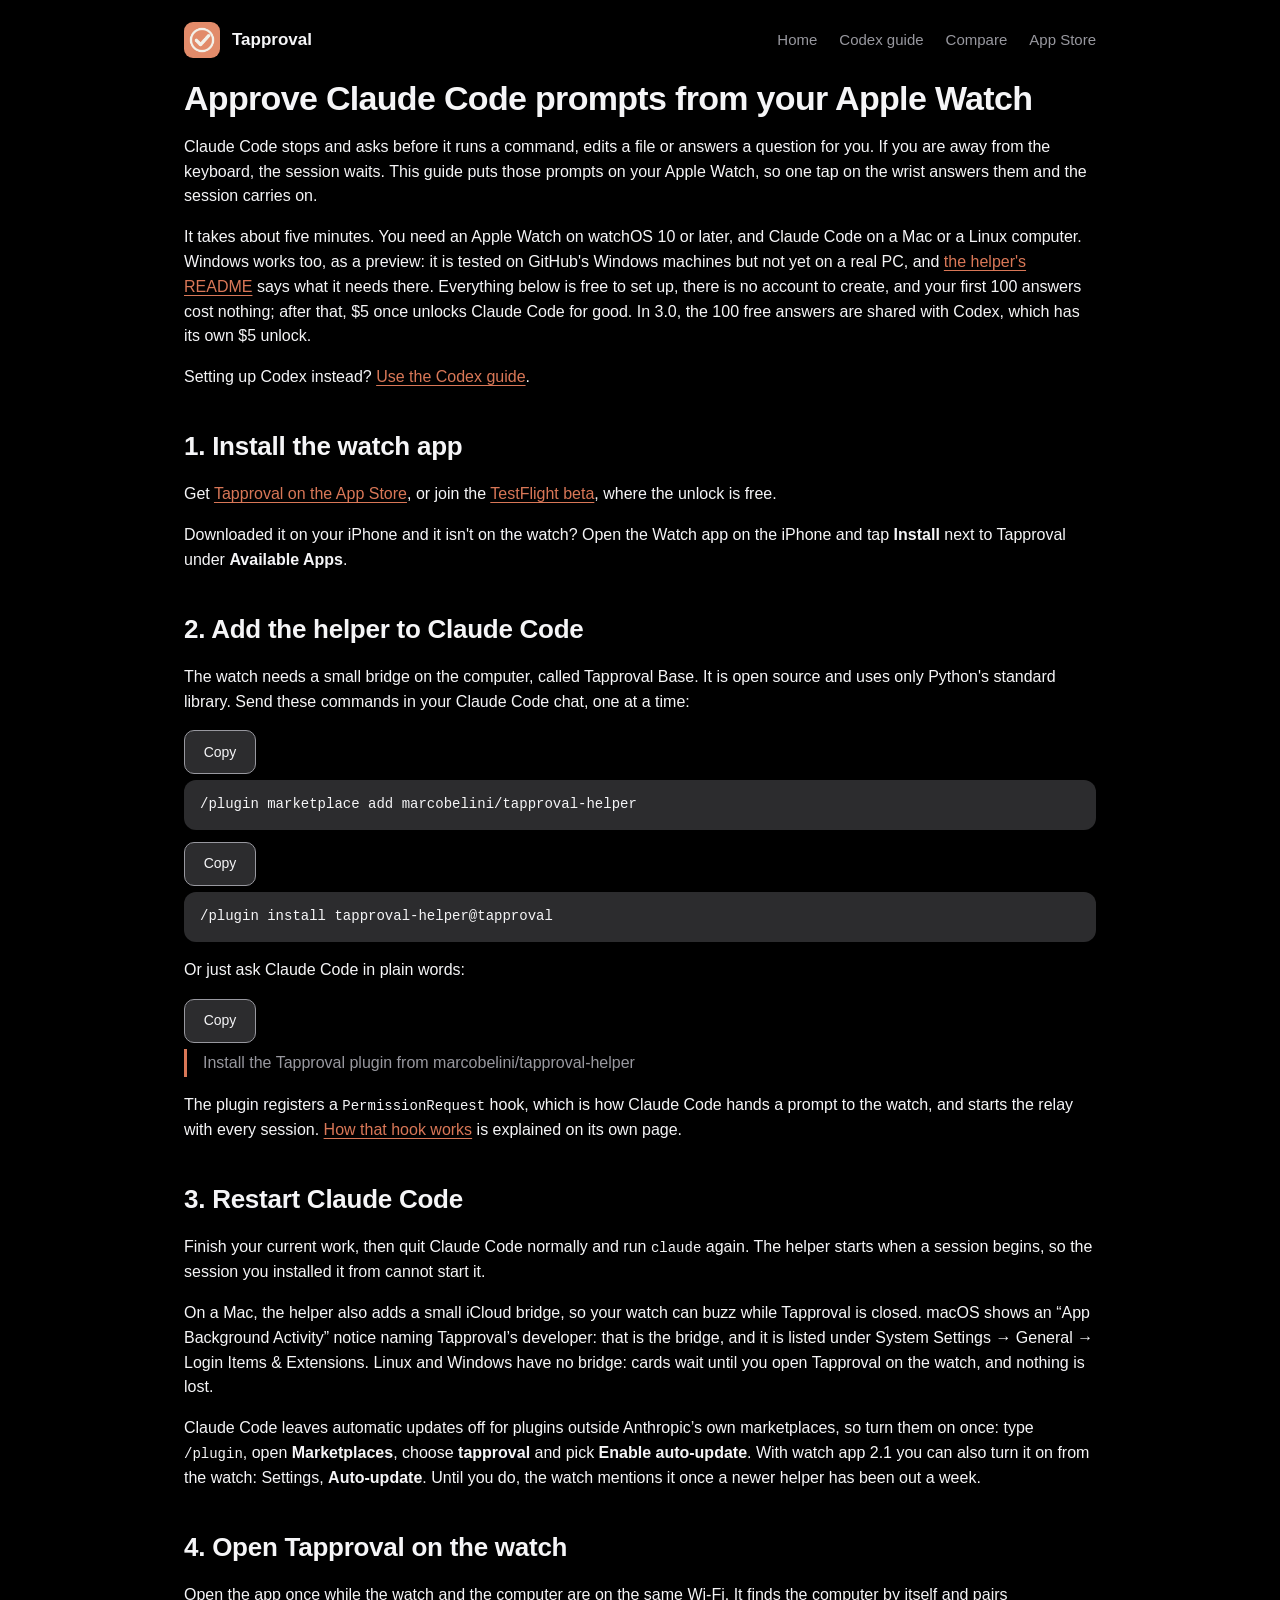
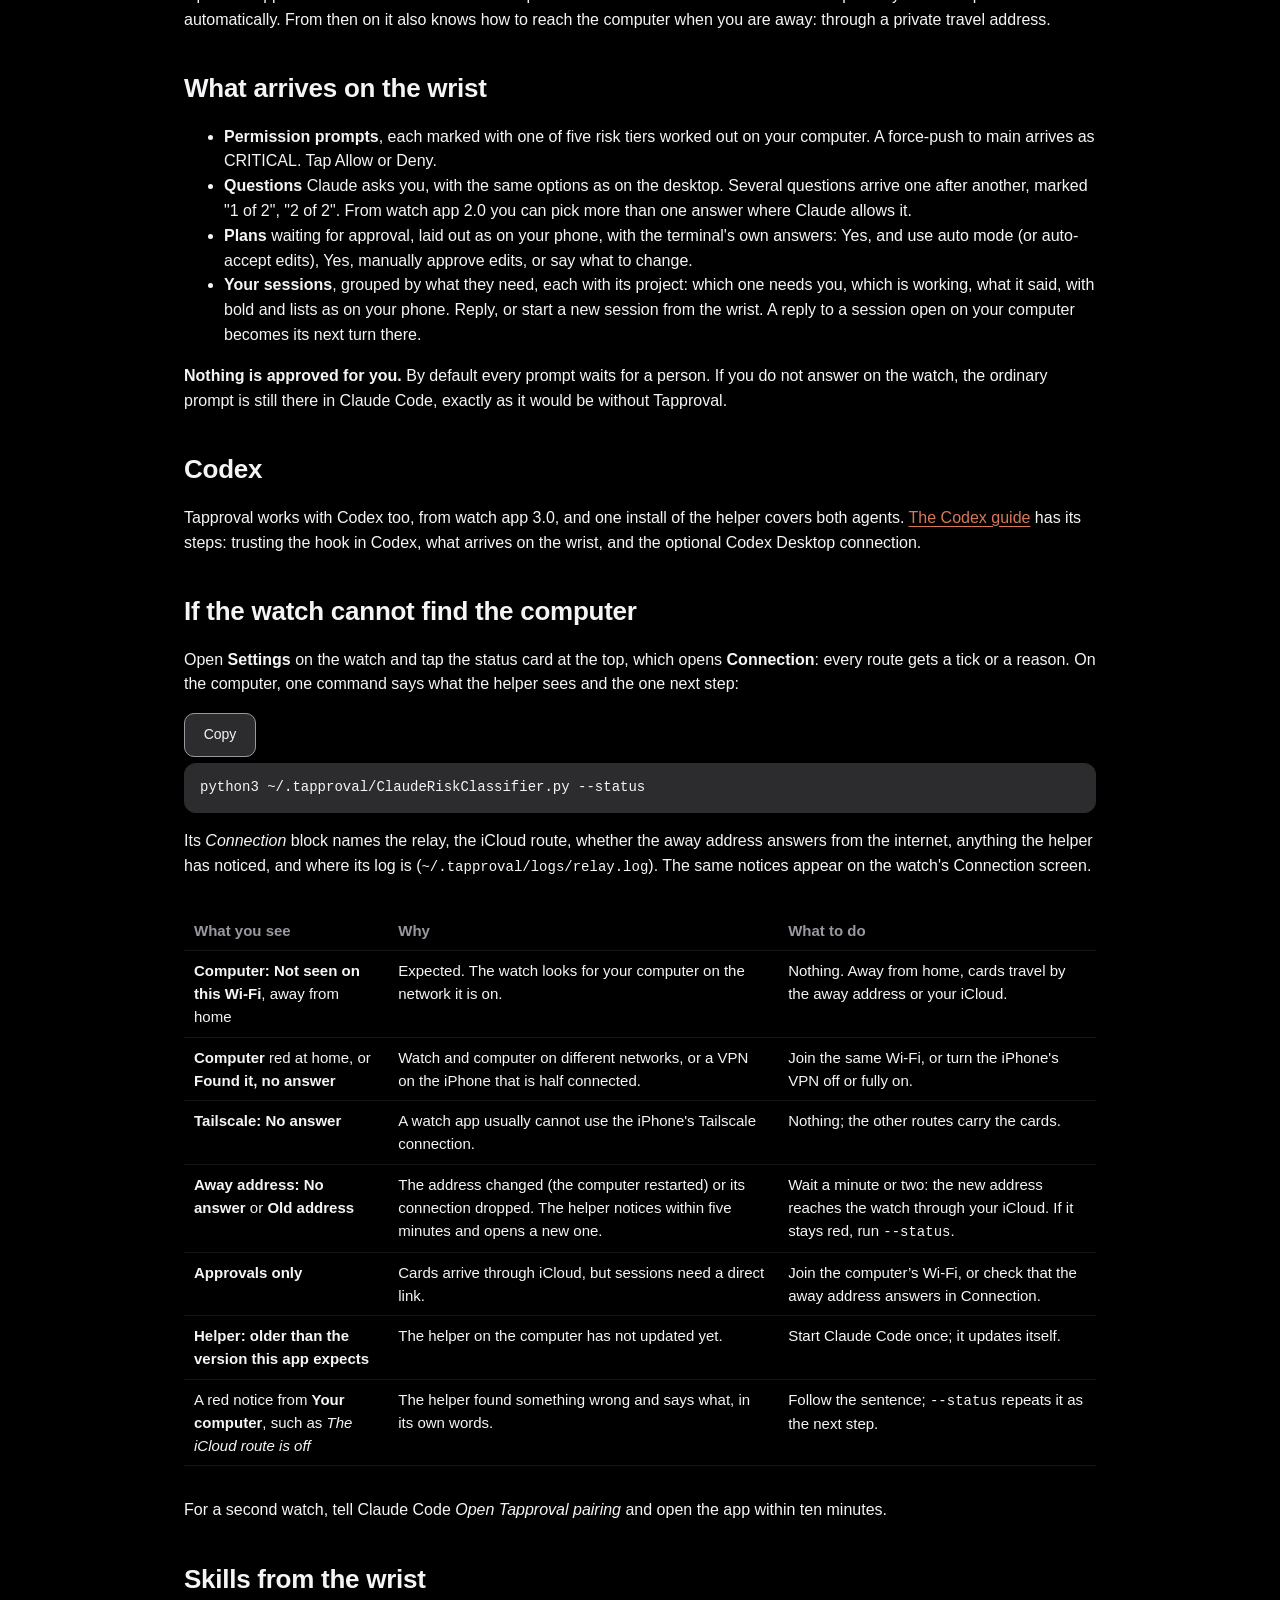
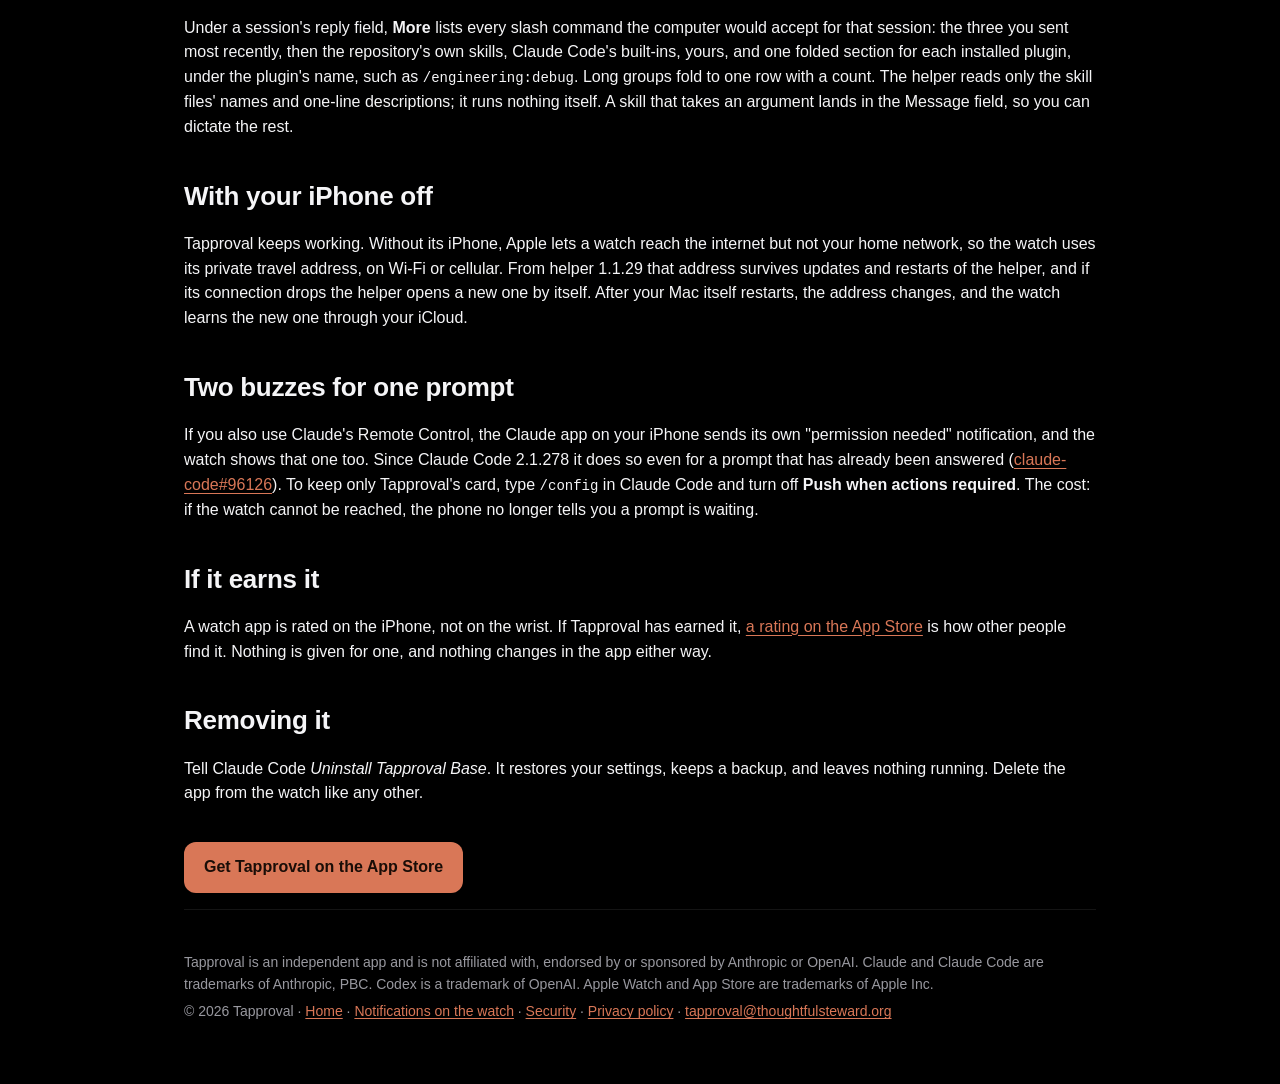
==== commit eefd0d62: "Test tree from the product repo (e4d2b2c7)" ====
--- a/docs/apple-watch-claude-code.html
+++ b/docs/apple-watch-claude-code.html
@@ -23,7 +23,7 @@
 <a class="skip-link" href="#main">Skip to content</a>
 <div class="wrap">
 <header class="top"><a href="./" style="display:flex;align-items:center;gap:12px;color:inherit"><img src="img/icon.png" alt=""><strong>Tapproval</strong></a>
-  <nav><a href="./">Home</a><a href="claude-code-permission-hook.html">How the hook works</a><a href="compare.html">Compare</a><a href="https://apps.apple.com/app/tapproval/id6805869018">App Store</a></nav></header>
+  <nav><a href="./">Home</a><a href="apple-watch-codex.html">Codex guide</a><a href="compare.html">Compare</a><a href="https://apps.apple.com/app/tapproval/id6805869018">App Store</a></nav></header>
 <main class="policy" id="main" tabindex="-1">
 <h1>Approve Claude Code prompts from your Apple Watch</h1>
 <p>Claude Code stops and asks before it runs a command, edits a file or answers a question for you. If you are away from the keyboard, the session waits. This guide puts those prompts on your Apple Watch, so one tap on the wrist answers them and the session carries on.</p>
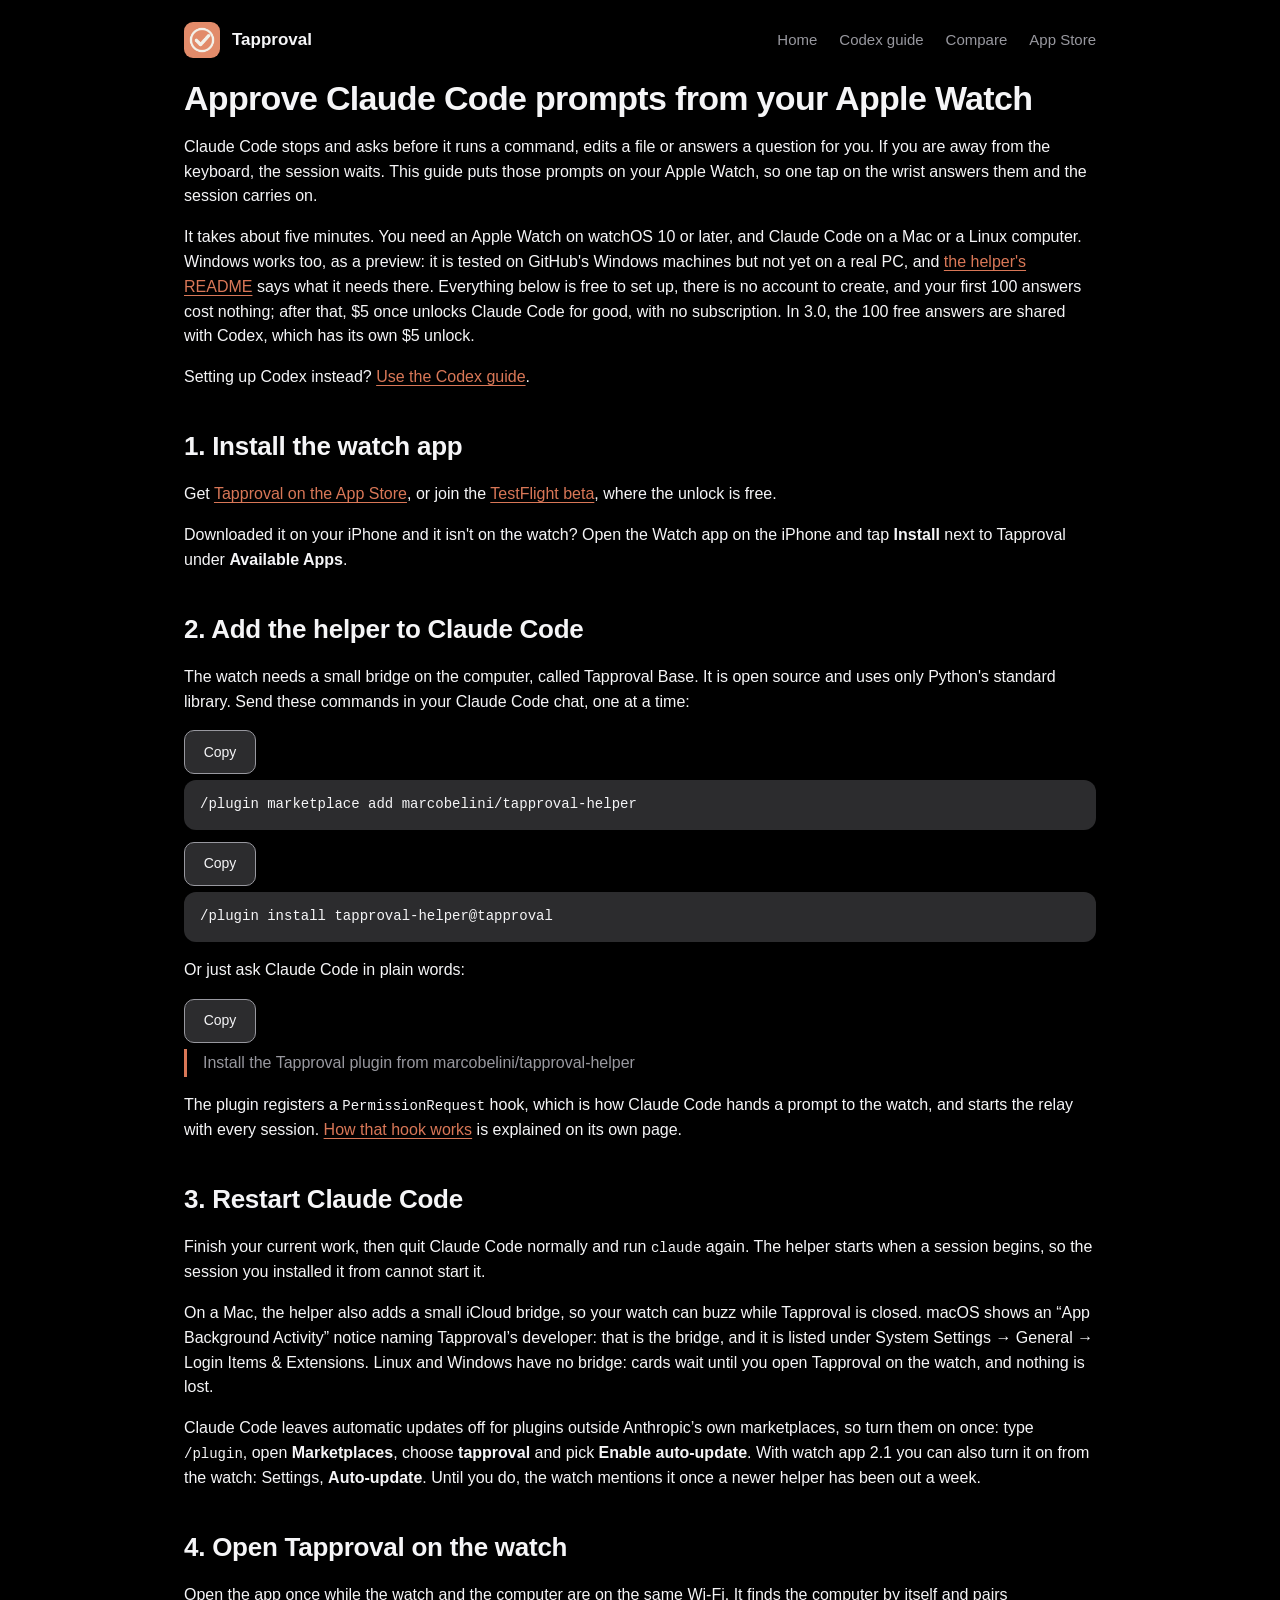
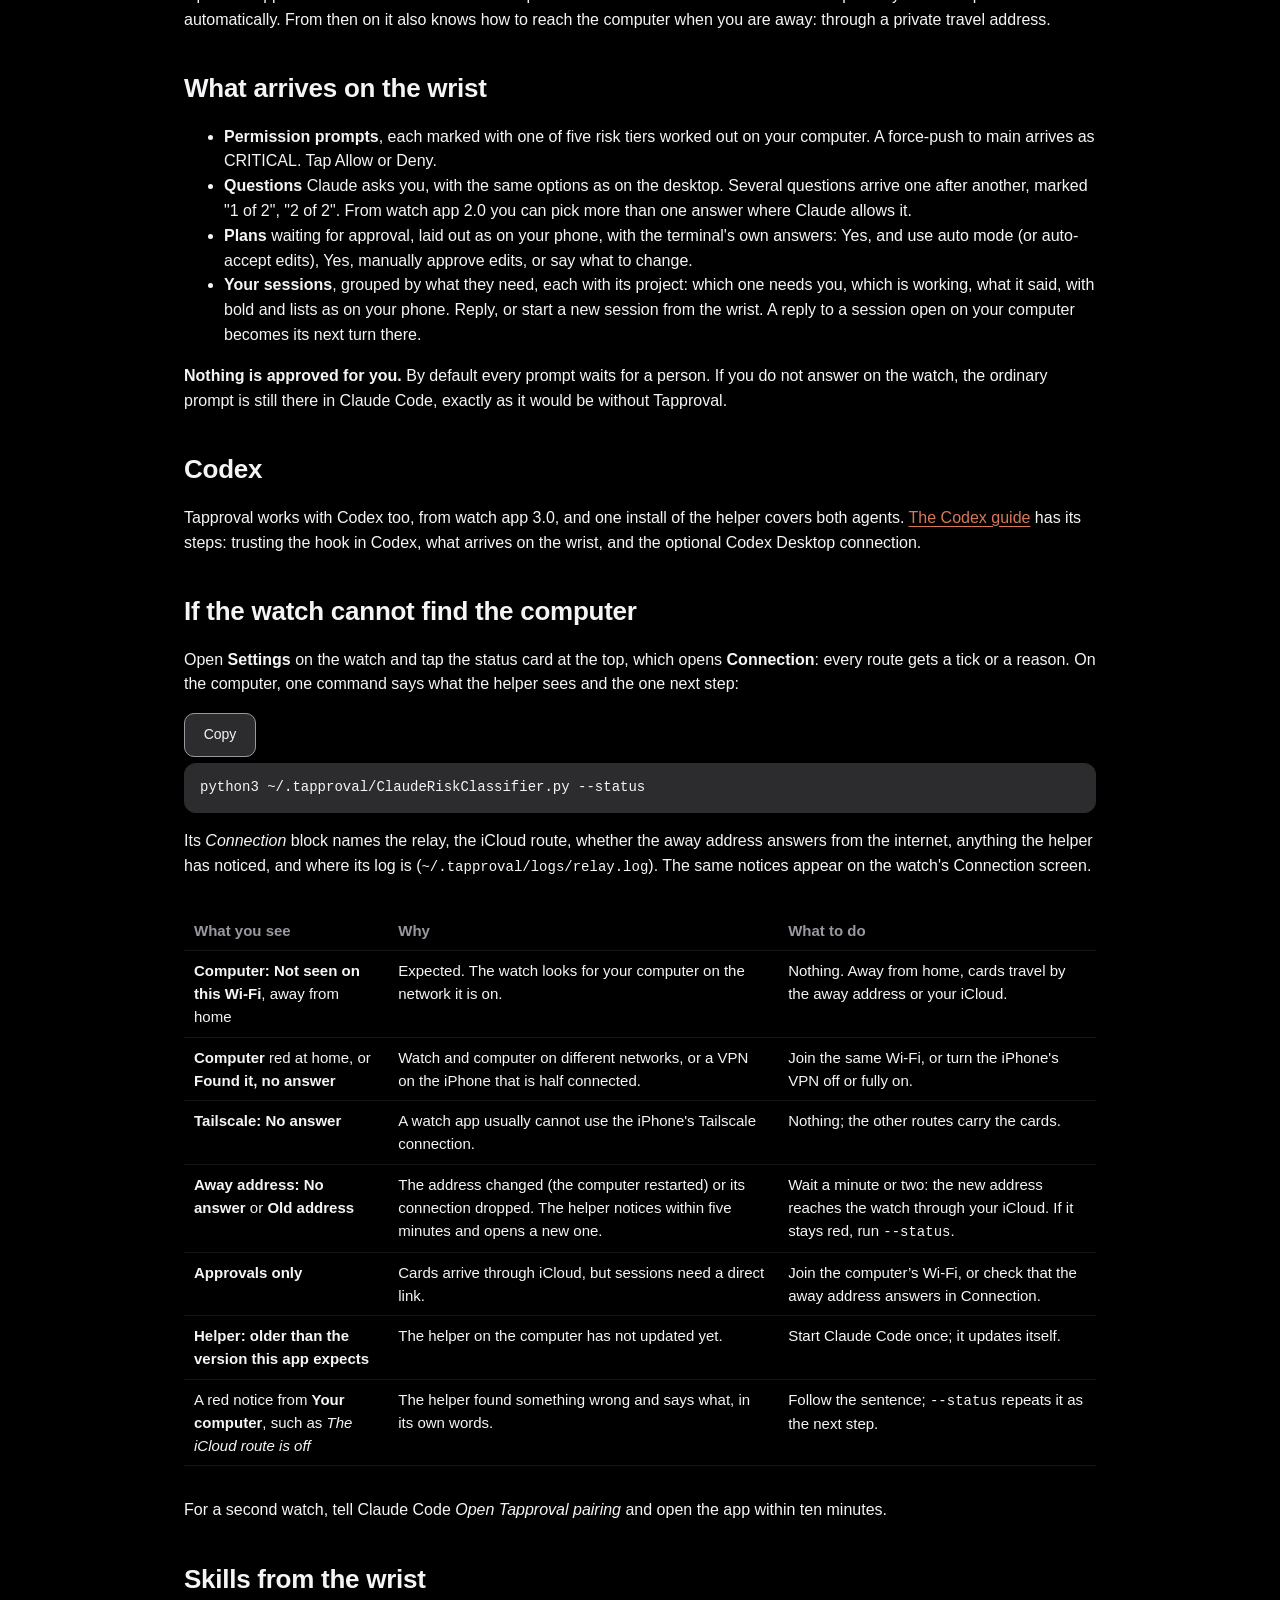
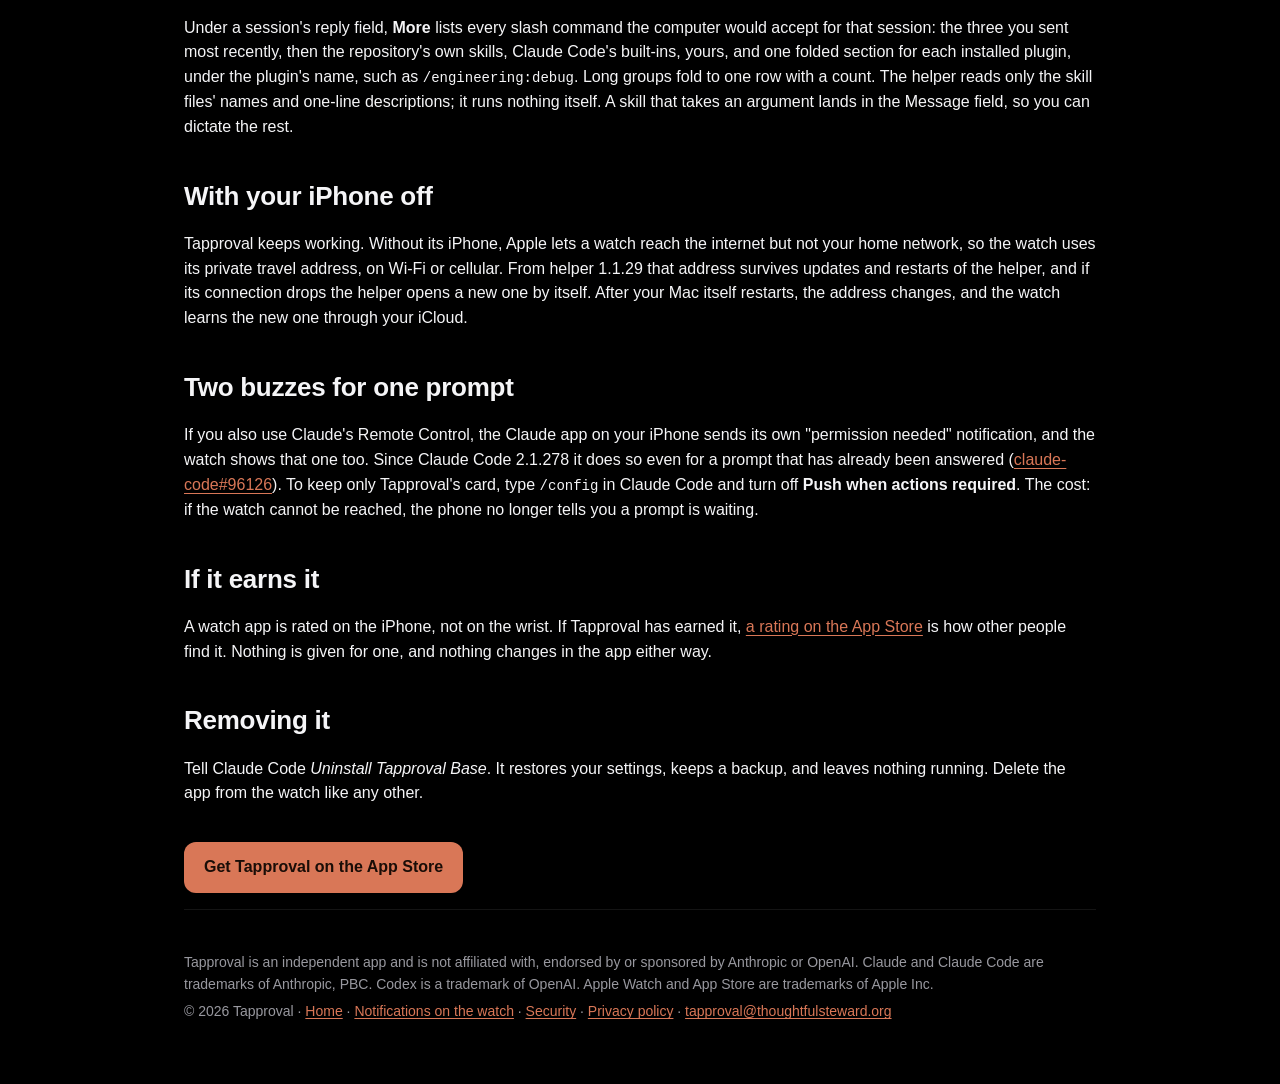
==== commit 855a929c: "Sync helper sources from the product repo" ====
--- a/docs/apple-watch-claude-code.html
+++ b/docs/apple-watch-claude-code.html
@@ -4,7 +4,7 @@
 <meta charset="utf-8">
 <meta name="viewport" content="width=device-width, initial-scale=1">
 <title>Approve Claude Code from your Apple Watch: setup guide</title>
-<meta name="description" content="Get Claude Code's permission prompts on your Apple Watch and answer with one tap: install the app, add the open-source helper, done in five minutes. Codex works too.">
+<meta name="description" content="Get Claude Code's permission prompts on your Apple Watch and answer with one tap: install the app, add the open-source helper. Five minutes; Codex works too.">
 <link rel="canonical" href="https://tapproval.thoughtfulsteward.org/apple-watch-claude-code.html">
 <meta property="og:site_name" content="Tapproval">
 <meta property="og:type" content="article">
@@ -27,7 +27,7 @@
 <main class="policy" id="main" tabindex="-1">
 <h1>Approve Claude Code prompts from your Apple Watch</h1>
 <p>Claude Code stops and asks before it runs a command, edits a file or answers a question for you. If you are away from the keyboard, the session waits. This guide puts those prompts on your Apple Watch, so one tap on the wrist answers them and the session carries on.</p>
-<p>It takes about five minutes. You need an Apple Watch on watchOS 10 or later, and Claude Code on a Mac or a Linux computer. Windows works too, as a preview: it is tested on GitHub's Windows machines but not yet on a real PC, and <a href="https://github.com/marcobelini/tapproval-helper#readme">the helper's README</a> says what it needs there. Everything below is free to set up, there is no account to create, and your first 100 answers cost nothing; after that, $5 once unlocks Claude Code for good. In 3.0, the 100 free answers are shared with Codex, which has its own $5 unlock.</p>
+<p>It takes about five minutes. You need an Apple Watch on watchOS 10 or later, and Claude Code on a Mac or a Linux computer. Windows works too, as a preview: it is tested on GitHub's Windows machines but not yet on a real PC, and <a href="https://github.com/marcobelini/tapproval-helper#readme">the helper's README</a> says what it needs there. Everything below is free to set up, there is no account to create, and your first 100 answers cost nothing; after that, $5 once unlocks Claude Code for good, with no subscription. In 3.0, the 100 free answers are shared with Codex, which has its own $5 unlock.</p>
 
 <p>Setting up Codex instead? <a href="apple-watch-codex.html">Use the Codex guide</a>.</p>
 
